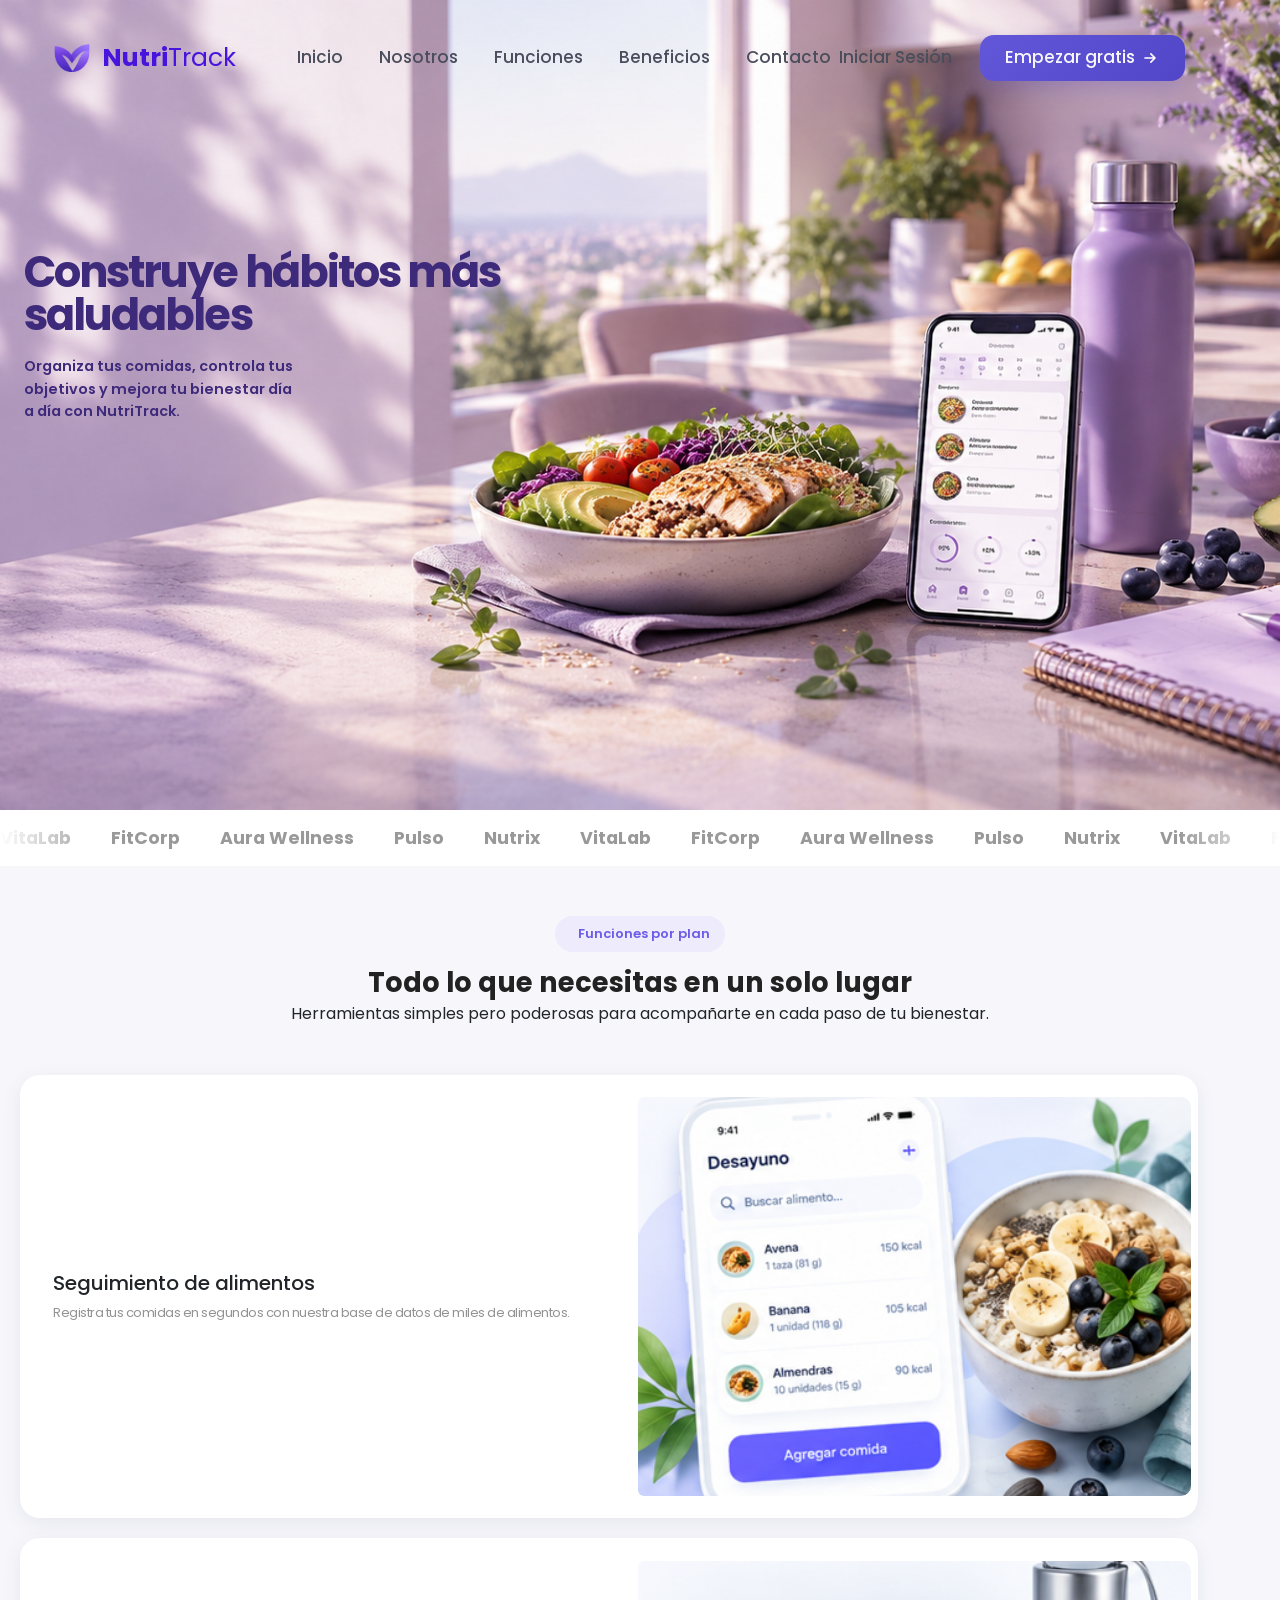
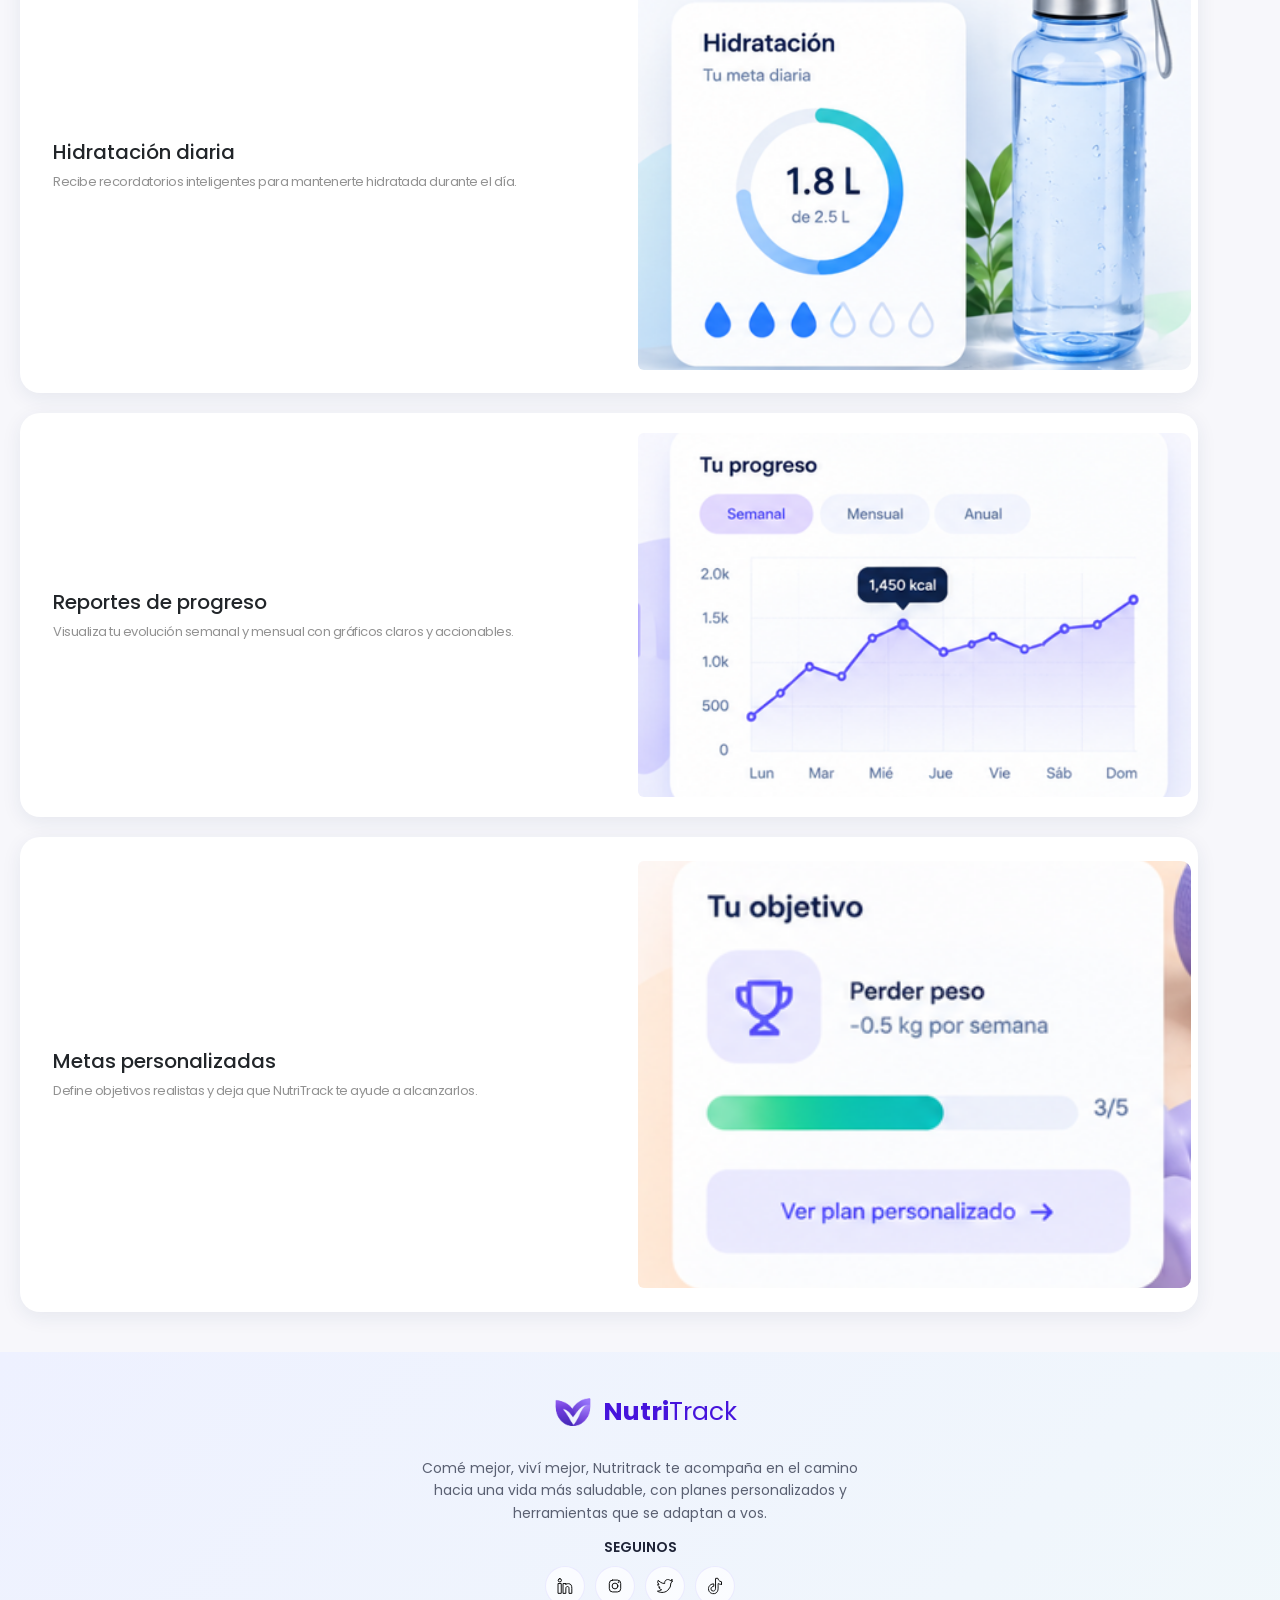
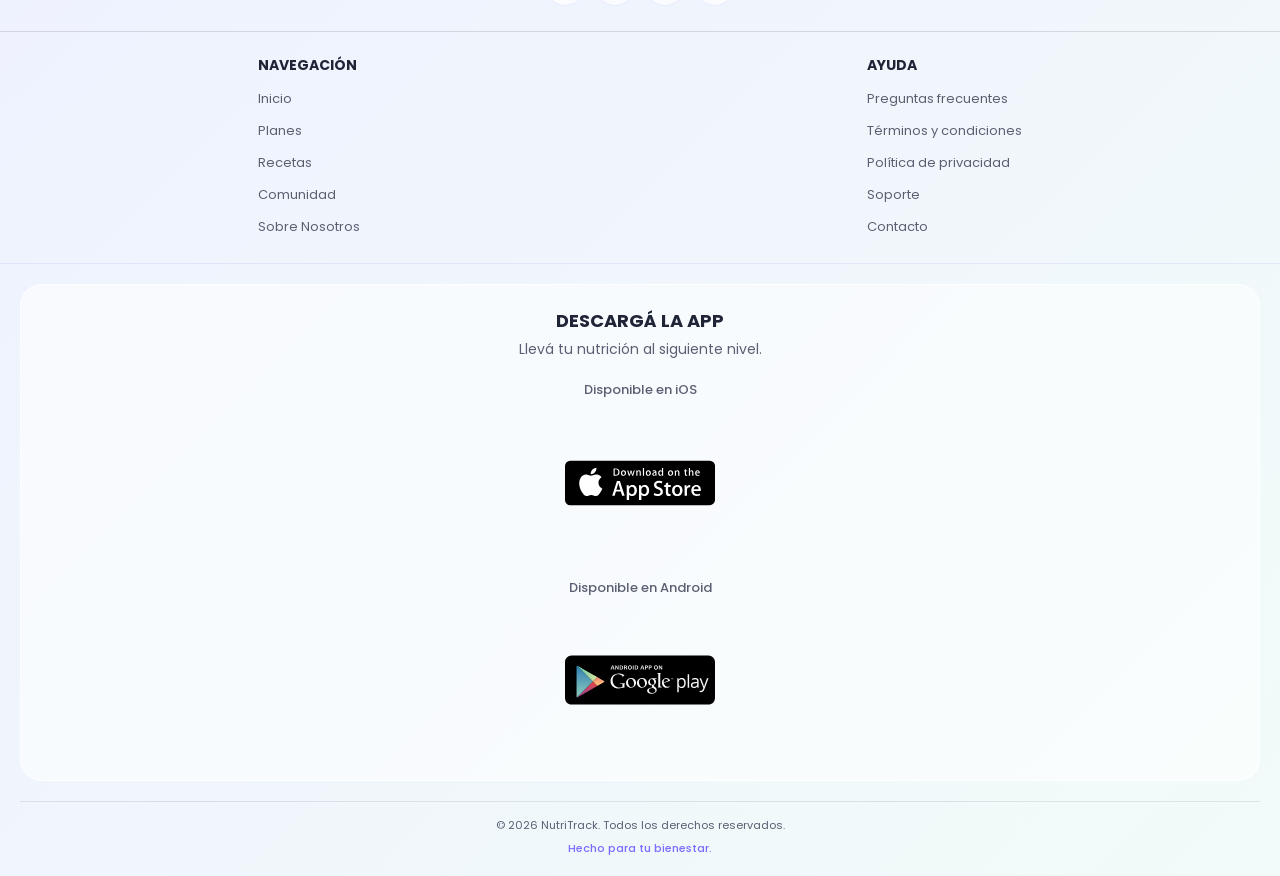
==== index.html @ 8d0aac9d "Subir proyecto NutriTrack" ====
<!DOCTYPE html>
<html lang="es">
<head>
    <meta charset="UTF-8">
    <meta name="viewport" content="width=device-width, initial-scale=1.0">
    <title>NutriTrack</title>
    <link rel="shortcut icon" href="./Assets/Img/favicon.png" type="image/x-icon">
    <link href="https://cdn.jsdelivr.net/npm/bootstrap@5.3.8/dist/css/bootstrap.min.css" rel="stylesheet" integrity="sha384-sRIl4kxILFvY47J16cr9ZwB07vP4J8+LH7qKQnuqkuIAvNWLzeN8tE5YBujZqJLB" crossorigin="anonymous">
    <link rel="stylesheet" href="./CSS/styles.css">
</head>
<body>
    <!--HEADER-->
    <header class="header">
        <nav class="navbar navbar-expand-lg">
            <div class="container-fluid">
                <div class="left">
                    <a class="brand fw-bold" href="index.html">
                        <img src="./Assets/Img/favicon.png" alt="Logo de una empresa especializada en la planificacion de comidas" class="logo">
                        <p class="name">Nutri<span>Track</span></p>
                    </a> 
                </div>
                <button class="navbar-toggler" type="button" data-bs-toggle="collapse" data-bs-target="#navbarSupportedContent" aria-controls="navbarSupportedContent" aria-expanded="false" aria-label="Toggle navigation">
                    <span class="navbar-toggler-icon"></span>
                </button>
                <div class="collapse navbar-collapse justify-content-center" id="navbarSupportedContent">
                    <ul class="navbar-nav mb-2 mb-lg-0">
                        <li class="nav-item">
                            <a class="nav-link home" aria-current="page" href="index.html">Inicio</a>
                        </li>
                        <li class="nav-item">
                            <a class="nav-link" href="./Pages/nosotros.html">Nosotros</a>
                        </li>
                        <li class="nav-item">
                            <a class="nav-link" href="./Pages/funciones.html">Funciones</a>
                        </li>
                        <li class="nav-item">
                            <a class="nav-link" href="./Pages/beneficios.html">Beneficios</a>
                        </li>
                        <li class="nav-item">
                            <a class="nav-link" href="./Pages/contacto.html">Contacto</a>
                        </li>
                    </ul>
                    <div class="right">
                        <div class="sub-menu">
                            <p class="">Iniciar Sesión</p>
                            <button class="sign-up">Empezar gratis <img src="./Assets/Svg/arrow.svg" alt=""></button>
                        </div>
                    </div>
                </div>
            </div>
        </nav>
    </header>
    <!--MAIN-->
    <main>
        <!--HERO-->
        <section class="hero">
            <img src="./Assets/Img/hero-nutritrack.png" alt="">
            <div class="hero-content">
                <h1>
                    Construye hábitos más saludables
                </h1>
                <p>
                    Organiza tus comidas, controla tus objetivos y
                    mejora tu bienestar día a día con NutriTrack.
                </p>
            </div>
        </section>
        <!--SECCIÓN DE RECOMENDACIONES-->
        <section class="recommen">
            <div class="container-recommen">
                <div class="container-emp">
                    <ul class="list-recommen">
                        <!--Primera tanda-->
                        <li class="item-recommen">VitaLab</li>
                        <li class="item-recommen">FitCorp</li>
                        <li class="item-recommen">Aura Wellness</li>
                        <li class="item-recommen">Pulso</li>
                        <li class="item-recommen">Nutrix</li>
                        <!--Seguna Tanda-->
                        <li class="item-recommen">VitaLab</li>
                        <li class="item-recommen">FitCorp</li>
                        <li class="item-recommen">Aura Wellness</li>
                        <li class="item-recommen">Pulso</li>
                        <li class="item-recommen">Nutrix</li>
                        <!--Tercera tanda-->
                        <li class="item-recommen">VitaLab</li>
                        <li class="item-recommen">FitCorp</li>
                        <li class="item-recommen">Aura Wellness</li>
                        <li class="item-recommen">Pulso</li>
                        <li class="item-recommen">Nutrix</li>
                    </ul>
                </div>
            </div>
        </section>
        <!--SECCIÓN DE FUNCIONES-->
        <section class="functions">
            <div class="head-functions head-about">
                <span class="nt-chip"><i class="bi bi-layers"></i> Funciones por plan</span>
                <h2>Todo lo que necesitas en un solo lugar</h2>
                <p>Herramientas simples pero poderosas para acompañarte en cada paso de tu bienestar.</p>
            </div>
            <div class="container-cards col-11">
                <div class="card">
                    <div class="row">
                        <div class="img-card">
                            <img src="./Assets/Img/card1-functions.png" class="img-fluid rounded-start" alt="Registro de alimentos y comidas">
                        </div>
                        <div class="txt-card">
                            <div class="card-body">
                                <h3 class="card-title">Seguimiento de alimentos</h3>
                                <p class="card-text">Registra tus comidas en segundos con nuestra base de datos de miles de alimentos.</p>
                            </div>
                        </div>
                    </div>
                </div>
            </div>
            <div class="container-cards col-11">
                <div class="card">
                    <div class="row">
                        <div class="img-card">
                            <img src="./Assets/Img/card2-functions.png" class="img-fluid rounded-start" alt="Seguimiento de hidratación diaria y recordatorios">
                        </div>
                        <div class="txt-card">
                            <div class="card-body">
                                <h3 class="card-title">Hidratación diaria</h3>
                                <p class="card-text">Recibe recordatorios inteligentes para mantenerte hidratada durante el día.</p>
                            </div>
                        </div>
                    </div>
                </div>
            </div>
            <div class="container-cards col-11">
                <div class="card">
                    <div class="row">
                        <div class="img-card">
                            <img src="./Assets/Img/card3-functions.png" class="img-fluid rounded-start" alt="Gráficos de progreso nutricional semanal y mensual">
                        </div>
                        <div class="txt-card">
                            <div class="card-body">
                                <h3 class="card-title">Reportes de progreso</h3>
                                <p class="card-text">Visualiza tu evolución semanal y mensual con gráficos claros y accionables.</p>
                            </div>
                        </div>
                    </div>
                </div>
            </div>
            <div class="container-cards col-11">
                <div class="card">
                    <div class="row">
                        <div class="img-card">
                            <img src="./Assets/Img/card4-functions.png" class="img-fluid rounded-start" alt="Configuración de metas nutricionales personalizadas">
                        </div>
                        <div class="txt-card">
                            <div class="card-body">
                                <h3 class="card-title">Metas personalizadas</h3>
                                <p class="card-text">Define objetivos realistas y deja que NutriTrack te ayude a alcanzarlos.</p>
                            </div>
                        </div>
                    </div>
                </div>
            </div>
        </section>
    </main>
    <!--FOOTER-->
    <footer>
        <div class="container-footer">
            <div class="top-footer">
                <a class="brand fw-bold" href="index.html">
                    <img src="./Assets/Img/favicon.png" alt="Logo de una empresa especializada en la planificacion de comidas" class="logo">
                    <p class="name">Nutri<span>Track</span></p>
                </a>
                <p>
                    Comé mejor, viví mejor, Nutritrack te acompaña en el camino hacia una vida más saludable, con planes personalizados y herramientas que se adaptan a vos.
                </p>
                <div class="social-footer">
                    <h3>SEGUINOS</h3>
                    <div class="app-social">
                        <a href=""><img src="./Assets/Svg/social-linkedin-svgrepo-com.svg" alt="Nuestro Linkedin"></a>
                        <a href=""><img src="./Assets/Svg/social-instagram-svgrepo-com.svg" alt="Nuestro Instagram"></a>
                        <a href=""><img src="./Assets/Svg/social-twitter-svgrepo-com.svg" alt="Nuestro Twitter"></a>
                        <a href="Nuestro Tiktok"><img src="./Assets/Svg/social-tiktok-svgrepo-com.svg" alt=""></a>
                    </div>
                </div>
            </div>
            <div class="central-footer">
                <div class="central-nav">
                    <h3>NAVEGACIÓN</h3>
                    <ul>
                        <li><a href="#">Inicio</a></li>
                        <li><a href="#">Planes</a></li>
                        <li><a href="#">Recetas</a></li>
                        <li><a href="#">Comunidad</a></li>
                        <li><a href="#">Sobre Nosotros</a></li>
                    </ul>
                </div>
                <div class="central-help">
                    <h3>AYUDA</h3>
                    <ul>
                        <li><a href="#">Preguntas frecuentes</a></li>
                        <li><a href="#">Términos y condiciones</a></li>
                        <li><a href="#">Política de privacidad</a></li>
                        <li><a href="#">Soporte</a></li>
                        <li><a href="#">Contacto</a></li>
                    </ul>
                </div>
            </div>
            <div class="bottom-footer">
                <div class="download-footer">
                    <h3>DESCARGÁ LA APP</h3>
                    <p>Llevá tu nutrición al siguiente nivel.</p>
                    <div class="download-option">
                        <p>Disponible en iOS</p>
                        <a href="#" aria-label="Descargar NutriTrack en App Store">
                            <img src="./Assets/Svg/app-store.svg" alt="Descargar en App Store">
                        </a>
                    </div>
                    <div class="download-option">
                        <p>Disponible en Android</p>
                        <a href="#" aria-label="Descargar NutriTrack en Google Play">
                            <img src="./Assets/Svg/google-play.svg" alt="Descargar en Google Play">
                        </a>
                    </div>
                </div>
                <div class="copy-footer">
                    <span>&copy; 2026 NutriTrack. Todos los derechos reservados.</span>
                    <span>Hecho para tu bienestar.</span>
                </div>
            </div>
        </div>
    </footer>
    <script src="https://cdn.jsdelivr.net/npm/bootstrap@5.3.8/dist/js/bootstrap.bundle.min.js" integrity="sha384-FKyoEForCGlyvwx9Hj09JcYn3nv7wiPVlz7YYwJrWVcXK/BmnVDxM+D2scQbITxI" crossorigin="anonymous"></script>
</body>
</html>
---- CSS/styles.css ----
@import url('https://fonts.googleapis.com/css2?family=Montserrat:ital,wght@0,100..900;1,100..900&family=Poppins:ital,wght@0,100;0,200;0,300;0,400;0,500;0,600;0,700;0,800;0,900;1,100;1,200;1,300;1,400;1,500;1,600;1,700;1,800;1,900&display=swap');

/*COLORS*/
:root {
  /* Colores principales */
    --primary: #7C6CFF;
    --secondary: #59d9b7;

  /* Colores de fondo y texto */
    --dark: #1F2437;
    --light: #F7F7FB;

  /* Variantes útiles */
    --primary-light: #A89EFF;
    --primary-dark: #5A43F0;

    --secondary-light: #7EE5C8;
    --secondary-dark: #3CC9A3;

  /* Colores semánticos */
    --background: #F7F7FB;
    --surface: #FFFFFF;
    --text-primary: #1F2437;
    --text-secondary: #5A6072;
    --accent: #59D9B7;
}

/* =========================
    GLOBAL STYLE
========================= */
*{
    margin: 0;
    padding: 0;
    box-sizing: border-box;
    font-family: "Poppins", sans-serif;
}
body {
    min-height: 100vh;
    background: #f7f7fb;
    font-family: "Poppins", sans-serif;
    overflow-x: hidden;
}

/* =========================
    HOME
========================= */
/*HOME*/
.header {
    position: absolute;
    top: 0;
    left: 0;
    width: 100%;
    padding: 15px 0;
    z-index: 1000;
}
/*NAVBAR PRINCIPAL*/
.navbar {
    position: relative;
    width: 95%;
    max-width: 1400px;
    margin: 0 auto;
    padding: 5px 10px;
    display: flex;
    align-items: center;
    z-index: 1001;
}
.navbar .container-fluid {
    padding: 0;
    display: flex;
    align-items: center;
    justify-content: space-between;
}

/*Logo y marca*/
.left {
    display: flex;
    align-items: center;
}
.brand {
    display: flex;
    align-items: center;
    text-decoration: none;
}
.logo {
    width: 60px;
    height: 60px;
    object-fit: contain;
}
.name {
    margin: 0;
    font-size: 25px;
    font-weight: 700;
    color: #4614dc;
}
.name span {
    color: #4614dc;
    font-weight: 400;
}
.navbar-toggler{
    border: none !important;
}
.navbar-toggler:focus{
    box-shadow: none !important;
}


/*Menú central del navbar*/
.navbar-nav {
    display: flex;
    align-items: center;
    gap: 20px;
}
.navbar-nav .nav-link {
    font-size: 17px;
    font-weight: 500;
    color: #4a4e5c;
    text-align: center;
}
/*Hover*/
.navbar-nav .nav-link:hover {
    color: var(--primary-dark);
}

/*Parte derecha del navbar*/
.right {
    display: flex;
    align-items: center;
    justify-content: center;
    margin-bottom: 15px;
    margin-top: 15px;
}
.sub-menu {
    display: flex;
    align-items: center;
    gap: 28px;
}

/*Iniciar sesion en el navbar*/
.sub-menu p {
    margin: 0;
    font-size: 17px;
    font-weight: 500;
    color: #4a4e5c;
    white-space: nowrap;
    cursor: pointer;
    transition: color 0.3s ease;
}
.sub-menu p:hover {
    color: #6257d9;
}

/*Boton empezar gratis*/
.sign-up {
    border: none;
    display: flex;
    align-items: center;
    justify-content: center;
    gap: 5px;
    padding: 10px 15px;
    min-width: 205px;
    border-radius: 14px;
    background: linear-gradient(
        135deg,
        #6257d9,
        #5146c7
    );
    color: var(--light);
    font-size: 17px;
    font-weight: 500;
    cursor: pointer;
    box-shadow:
        0 8px 20px rgba(98, 87, 217, 0.25);
    transition:
        transform 0.3s ease,
        box-shadow 0.3s ease,
        background 0.3s ease;
}
/* Imagen de la flecha */
.sign-up img {
    width: 20px;
    height: 20px;
    transition: transform 0.3s ease;
}
/* Hover del botón */
.sign-up:hover {
    transform: translateY(-2px);
    box-shadow:
        0 12px 28px rgba(98, 87, 217, 0.35);
}
/* Movimiento de la flecha */
.sign-up:hover img {
    transform: translateX(4px);
}


/* ===========================
    HERO
=========================== */
.hero{
    position: relative;
    width: 100%;
    min-height: 90vh;
    display: flex;
    align-items: center;
    background-size: cover;
}
.hero img{
    position: absolute;
    width: 100%;
    height: 100%;
    object-fit: cover;
    object-position: 80% center;
    z-index: 0;
}
.hero-about img{
    position: absolute;
    width: 100%;
    height: 100%;
    object-fit: cover;
    object-position: 35% center;
    z-index: 0;
}
/* =========================================
   CONTENIDO
========================================= */
.hero-content {
    position: relative;
    z-index: 2;
    padding: 20px 24px;
    margin-top: -7rem;
    display: flex;
    flex-direction: column;
    align-items: flex-start;
}

/* =========================================
   TÍTULO
========================================= */
.hero h1 {
    max-width: 500px;
    color: #3e2a7a;
    font-size: clamp(2.7rem, 10vw, 1.5rem);
    line-height: 1;
    letter-spacing: -0.045em;
    font-weight: 700;
}


/* =========================================
   DESCRIPCIÓN
========================================= */
.hero p {
    max-width: 280px;
    margin: 10px 0 25px;
    font-size: .9rem;
    font-weight: 600;
    line-height: 1.55;
    text-wrap: wrap;
    color: #3e2a7a;
}


/*SECCION RECOMENDACIONES*/
.recommen {
    width: 100%;
    background-color: #fff;
}

.container-recommen {
    width: 100%;
    mask-image: linear-gradient(
        to right,
        transparent,
        black 8%,
        black 92%,
        transparent
    );
}
.container-emp {
    width: 100%;
}

.list-recommen {
    display: flex;
    align-items: center;
    gap: 40px;
    width: max-content;
    margin: 0;
    padding: 15px 0;
    list-style: none;
    animation: scroll-recommen 40s linear infinite;
}
.item-recommen {
    flex-shrink: 0;
    font-size: 1.1rem;
    font-weight: 700;
    color: #999;
    white-space: nowrap;
}

/*Animaciones de recommen*/
@keyframes scroll-recommen {
    from {
        transform: translateX(0);
    }
    to {
        transform: translateX(-50%);
    }
}

/*SECCION DE FUNCIONES*/
.functions{
    margin-top: 50px;
}

.container-cards {
    width: 92%;
    margin: 20px 0 0 20px;
}
.container-cards .card {
    border: none;
    border-radius: 20px;
    overflow: hidden;
    background-color: #ffff;
    box-shadow: 0 5px 20px rgba(30, 50, 90, 0.08);
}
/*Contenido de card*/
.container-cards .row {
    display: flex;
    flex-direction: row-reverse;
    align-items: stretch;
    min-height: 150px;
}
/*Imagen*/
.img-card {
    width: 48%;
    display: flex;
    align-items: center;
    justify-content: center;
    margin-right: 7px ;
}
.img-card img {
    width: 100%;
    height: 90%;
    object-fit: cover;
    border-radius: 10px;
}
/*Texto*/
.txt-card {
    width: 50%;
    display: flex;
    align-items: center;
}
.card-title{
    font-size: 20px;
}
.card-text{
    margin-left: 0;
    color: #3338;
    font-size: 13px;
    letter-spacing: -0.5px;
}

/* =========================
    PAGE ABOUT
========================= */
.about-us{
    margin-top: 60px;
}
.head-about {
    width: 100%;
    margin: 0 auto 2rem;
    display: flex;
    justify-content: center;
    align-items: center;
    flex-direction: column;
    text-align: center;
}
.head-about h2 {
    margin: 0;
    color: #222;
    font-size: 1.7rem;
    line-height: 1.2;
    font-weight: 700;
}
.head-about p{
    line-height: 1.7rem;
    width: 90%;
}

/*SECTION TEAM*/
.team {
    width: 100%;
    padding: 2rem 1rem 3rem;
    margin-top: 60px;
    background-color: #FFFFFF;
}
/*Carrusel*/
.team .carousel {
    width: 80%;
    margin: 0 auto;
}
.team .carousel-inner {
    border-radius: 1.5rem;
    box-shadow: 0 15px 40px rgba(0, 0, 0, 0.10);
}
.team .carousel-item {
    position: relative;
    height: 420px;
    background-color: #ddd;
}
.team .carousel-item img {
    width: 100%;
    height: 100%;
    object-fit: cover;
}
/* Degradado para que el texto se lea mejor */
.team .carousel-item::after {
    content: "";
    position: absolute;
    inset: 0;
    background: linear-gradient(
        to top,
        rgba(0, 0, 0, 0.75),
        rgba(0, 0, 0, 0.05) 65%
    );
}
/*Informacion del equipo*/
.team .carousel-caption {
    z-index: 2;
    left: 0;
    right: 0;
    bottom: 0;
    padding: 4rem 3rem 1.8rem;
    text-align: center;
}
.team .carousel-caption h5 {
    margin: 0 0 0.3rem;
    color: #fff;
    font-size: 1.5rem;
    font-weight: 700;
}
.team .carousel-caption p {
    margin: 0;
    color: #e8e8e8;
    font-size: 0.95rem;
}

/*SECCIÓN FUNCIONES*/
/* =========================================
   SECCIÓN FUNCIONES
========================================= */

.container-functions {
    width: 90%;
    max-width: 520px;
    margin: 0 auto 1.5rem;
    padding: 1rem;
    display: flex;
    flex-direction: column;
    background: #ffffff;
    border: 1px solid #e9ebf2;
    border-radius: 18px;
    box-shadow: 0 6px 20px rgba(30, 40, 70, 0.05);
    transition: transform 0.3s ease, box-shadow 0.3s ease;
}


/* =========================================
   IMAGEN
========================================= */

.img-functions {
    width: 100%;
    height: 170px;
    min-height: 0;
    display: flex;
    align-items: center;
    justify-content: center;
    border-radius: 14px;
    background: linear-gradient(
        145deg,
        #f5f6ff,
        #f4fbf9
    );
    overflow: hidden;
}

.img-functions img {
    width: 80%;
    max-width: 280px;
    height: 160px;
    object-fit: contain;
    position: relative;
    z-index: 1;
    transition: transform 0.4s ease;
}


/* =========================================
   EFECTO HOVER
========================================= */

.container-functions:hover {
    transform: translateY(-3px);
    box-shadow: 0 10px 25px rgba(30, 40, 70, 0.08);
}

.container-functions:hover .img-functions img {
    transform: scale(1.03) translateY(-3px);
}


/* =========================================
   LISTA
========================================= */

.items-functions {
    order: 3;
    position: relative;
    z-index: 2;
    width: 100%;
    margin-top: 1rem;
}

.list-functions {
    list-style: none;
    padding: 0;
    margin: 0;
    display: flex;
    flex-direction: column;
    gap: 0.6rem;
}

.list-functions li {
    display: flex;
    align-items: flex-start;
    gap: 0.6rem;
    color: #555b68;
    font-size: 0.85rem;
    line-height: 1.4;
}

/*SECCION TABLA*/
.section-table { 
    width: 100%; 
    padding: 80px 20px; 
    background-color: #f7faf7; 
} 
.container-table { 
    width: 100%; 
    max-width: 1100px; 
    margin: 0 auto; 
} 
/*Encabezado*/ 
.head-table { 
    text-align: center; 
    margin-bottom: 40px; 
} 
.nt-chip { 
    display: inline-flex;
    align-items: center; 
    gap: 8px; 
    padding: 8px 15px; 
    border-radius: 50px; 
    background-color: #EDEBFC; 
    color: #6C5CE7; 
    font-size: 13px; 
    font-weight: 600; 
    margin-bottom: 15px; 
} 
.nt-chip i { 
    font-size: 14px; 
} 
.head-table h2 { 
    margin: 0; 
    color: #26352d; 
    font-size: 34px; 
    font-weight: 700; 
    line-height: 1.2; 
} 
/*Contenedor de la tabla*/ 
.body-table { 
    width: 100%; 
    background-color: #ffffff; 
    border: 1px solid #e2e9e3; 
    border-radius: 18px; 
    overflow: hidden; 
    box-shadow: 0 10px 30px rgba(40, 70, 45, 0.06); 
} 
/*Tabla*/ 
.table { 
    width: 100%; 
    margin: 0; 
    border-collapse: collapse; 
    color: #3d4a42; 
} 
/*Encabezado de la tabla*/ 
.table thead { 
    background-color: #eef5ef; 
} 
.table thead th { 
    padding: 20px 25px; 
    border: none; 
    color: #52665a; 
    font-size: 14px; 
    font-weight: 700; 
    vertical-align: middle; 
} 
.table thead th:first-child { 
    text-align: left; 
} 
/*Columnas de planes*/ 
.table thead th:nth-child(2), .table thead th:nth-child(3) { 
    width: 180px; 
} 
.table thead th:nth-child(3) { 
    color: #6f9b76; 
} 
/*Filas*/ 
.table tbody tr {
    border-top: 1px solid #edf1ed; 
    transition: background-color 0.25s ease;
} 
.table tbody tr:hover { 
    background-color: #fafcf9; 
} 
.table tbody td { 
    padding: 20px 25px; 
    border: none; 
    font-size: 14px; 
    color: #56625a; 
    vertical-align: middle; 
} 
/*Detalles de la tabla*/ 
.table tbody td:first-child { 
    color: #344239; 
    font-weight: 500; 
} 
.table tbody td:nth-child(3) { 
    background-color: rgba(236, 246, 238, 0.35); 
}

/* =========================
    PAGE BENEFICIOS
========================= */
.card-profit{
    height: 100px;
    display: flex;
    justify-content: center;
    align-items: center;
    background-color: #000000;
    text-align: center;
    margin: 10px 0;
}
.head-card{
    border: 2px solid red;
    text-align: center;
}

/* =========================
    PAGE CONTACTO
========================= */
/*SECCION DE PREGUNTAS FRECUENTES*/ 
.question {
    width: 100%;
    padding: 40px 20px; 
    background-color: #f8faf9; 
} 
.container-question { 
    width: 100%; 
    max-width: 1200px; 
    margin: 0 auto; 
} 

/*Acordeon*/ 
.accordion { 
    width: 100%; 
} 
.accordion-item { 
    margin-bottom: 10px;
    border: 1px solid #e4e9e6 !important; 
    border-radius: 12px !important; 
    overflow: hidden; 
    background-color: #ffffff; 
} 
.accordion-button { 
    padding: 20px; 
    font-size: 15px; 
    font-weight: 600; 
} 
.accordion-button:hover { 
    color: #6C5CE7!important; 
} 
.accordion-button:focus { 
    box-shadow: none !important; 
} 
/* Icono + / - de Bootstrap */ 
.accordion-button::after { 
    width: 14px; 
    height: 14px; 
    background-size: 14px; 
} 
.accordion-button:not(.collapsed) { 
    color: #6C5CE7 !important; 
    background-color: #ffffff !important; 
} 
.accordion-body { 
    padding: 0 20px 20px; 
    color: #6b7280; 
    font-size: 14px; 
    line-height: 1.7; 
}

/* SECCION FORMULARIO DE CONTACTO*/ 
.form-contact { 
    width: 100%; 
    padding: 30px 20px; 
    background-color: #ffffff; 
} 
.container-contact {
    width: 100%; 
    max-width: 1200px; 
    margin: 0 auto; 
} 
.contact-row { 
    display: flex; 
    flex-direction: column; 
    gap: 45px; 
} 
/*Información de contacto*/ 

.contact-info-item { 
    display: flex; 
    align-items: center;
    text-align: left;
    gap: 15px; 
    margin-bottom: 22px; 
} 
.contact-icon { 
    flex-shrink: 0; 
    width: 45px; 
    height: 45px; 
    display: flex; 
    align-items: center; 
    justify-content: center; 
    border-radius: 12px; 
    background-color: #6c5ce792; 
    color: #6C5CE7; 
    font-size: 18px; 
} 
.contact-info-text h3 { 
    margin: 0 0 4px; 
    color: #222; 
    font-size: 14px; 
    font-weight: 600; 
} 
.contact-info-text p { 
    margin: 0; 
    color: #6b7280; 
    font-size: 13px; 
    line-height: 1.5; 
} 
/*Mapa*/ 
.map-placeholder {
    width: 100%; 
    height: 180px; 
    margin-top: 30px; 
    display: flex; 
    align-items: center; 
    justify-content: center; 
    border: 1px solid #e4e9e6; 
    border-radius: 16px; 
    background-color: #f8faf9; 
} 
.map-content { 
    text-align: center; 
    color: #8a948f; 
} 
.map-content i { 
    display: block; 
    margin-bottom: 8px; 
    font-size: 30px; 
} 
.map-content p { 
    margin: 0; 
    font-size: 14px;
} 
/*Card del formulario*/ 
.contact-form-container { 
    width: 100%; 
} 
.contact-form { 
    padding: 30px 22px; 
    border: 1px solid #e4e9e6; 
    border-radius: 18px; 
    background-color: #ffffff; 
    box-shadow: 0 10px 30px rgba(31, 67, 48, 0.06);
    text-align: center; 
}    
.contact-form h2 { 
    margin: 0 0 10px; 
    color: #222; 
    font-size: 27px; 
    font-weight: 700; 
} 
.form-description { 
    margin: 0 0 28px; 
    color: #6b7280; 
    font-size: 14px; 
    line-height: 1.6; 
} 
/*Campos*/ 
.form { 
    display: grid; 
    grid-template-columns: 1fr; gap: 18px; 
} 
.form-group { 
    display: flex; 
    flex-direction: column;
    text-align: center;
} 
.form-group label { 
    margin-bottom: 7px; color: #333; font-size: 13px; font-weight: 600; } 
.form-group label span { 
    margin-left: 5px; 
    color: #9ca3af; 
    font-weight: 400; 
} 
.form-group input, .form-group select, .form-group textarea { 
    width: 100%; 
    padding: 13px 14px; 
    border: 1px solid #dfe5e1; 
    border-radius: 9px; 
    background-color: #ffffff; 
    color: #333; 
    font-family: inherit; 
    font-size: 14px; 
    outline: none; 
    transition: border-color 0.2s ease, box-shadow 0.2s ease; 
} 
.form-group input::placeholder, .form-group textarea::placeholder { 
    color: #a0a8a4; 
} 
.form-group input:focus, .form-group select:focus, .form-group textarea:focus { 
    border-color: #6C5CE7; 
    box-shadow: 0 0 0 3px rgba(47, 143, 98, 0.10); 
} 
.form-group textarea { 
    min-height: 130px; 
    resize: vertical; 
} 
/*Privacidad*/ 
.privacy { 
    display: flex; 
    align-items: flex-start; 
    gap: 9px; 
    margin-top: 3px; 
} 
.privacy input { 
    width: 16px; 
    height: 16px; 
    margin-top: 2px;
    accent-color: #2f8f62; 
} 
.privacy label { 
    color: #6b7280; 
    font-size: 12px; 
    line-height: 1.5; 
} 
/* Botón*/ 
.submit-button { 
    width: 100%; 
    display: flex; 
    align-items: center; 
    justify-content: center; 
    gap: 9px; 
    padding: 13px 20px; 
    border: none; 
    border-radius: 9px; 
    background-color: #2f8f62; 
    color: #ffffff; 
    font-family: inherit; 
    font-size: 14px; 
    font-weight: 600; 
    cursor: pointer; 
    transition: transform 0.2s ease, background-color 0.2s ease, box-shadow 0.2s ease; 
} 
.submit-button:hover { 
    background-color: #267851; 
    transform: translateY(-2px); 
    box-shadow: 0 7px 18px rgba(47, 143, 98, 0.20); } 
.submit-button:active {
    transform: translateY(0); 
}  


/* =========================
    FOOTER
========================= */
.container-footer {
    width: 100%;
    margin-top: 40px;
    padding-top: 30px;
    background: linear-gradient(
        135deg,
        #eef1ff,
        #f2fbf9
    );
    color: var(--text-primary);
}
/*Parte superior*/
.top-footer {
    display: flex;
    flex-direction: column;
    align-items: center;
    gap: 15px;
    padding: 0 20px 25px;
    text-align: center;
    border-bottom: 1px solid rgba(51, 51, 51, 0.15);
}
.top-footer > p {
    max-width: 450px;
    margin: 0;
    color: var(--text-secondary);
    font-size: 14px;
    line-height: 1.6;
}
/*Redes sociales*/
.social-footer {
    display: flex;
    flex-direction: column;
    align-items: center;
    gap: 10px;
}
.social-footer h3 {
    margin: 0;
    color: var(--text-primary);
    font-size: 14px;
    font-weight: 600;
}
.app-social {
    display: flex;
    align-items: center;
    justify-content: center;
    gap: 10px;
}
.app-social a {
    display: flex;
    align-items: center;
    justify-content: center;
    width: 40px;
    height: 40px;
    background-color: rgba(255, 255, 255, 0.7);
    border: 1px solid rgba(124, 108, 255, 0.12);
    border-radius: 50%;
    transition:
        transform 0.3s ease,
        background-color 0.3s ease;
}
.app-social a:hover {
    transform: translateY(-3px);
    background-color: #ffffff;
}
.app-social img {
    width: 20px;
    height: 20px;
}
/*Navegación + ayuda*/
.central-footer {
    display: flex;
    justify-content: space-around;
    gap: 30px;
    padding: 25px 20px;
}
.central-footer h3 {
    margin: 0 0 12px;
    color: var(--text-primary);
    font-size: 14px;
    font-weight: 700;
}
.central-footer ul {
    display: flex;
    flex-direction: column;
    gap: 8px;
    margin: 0;
    padding: 0;
    list-style: none;
}
.central-footer li {
    margin: 0;
}
.central-footer a {
    color: var(--text-secondary);
    font-size: 13px;
    text-decoration: none;
    transition: color 0.3s ease;
}
.central-footer a:hover {
    color: var(--primary);
}
/*Descargar app*/
.bottom-footer {
    width: 100%;
    padding: 20px;
    border-top: 1px solid rgba(124, 108, 255, 0.12);
}
.download-footer {
    display: flex;
    flex-direction: column;
    align-items: center;
    width: 100%;
    padding: 25px 20px;
    text-align: center;
    background: rgba(255, 255, 255, 0.55);
    border: 1px solid rgba(255, 255, 255, 0.8);
    border-radius: 22px;
}
.download-footer h3 {
    margin: 0 0 8px;
    color: var(--text-primary);
    font-size: 18px;
    font-weight: 700;
}
.download-footer > p {
    margin: 0 0 20px;
    color: var(--text-secondary);
    font-size: 14px;
}
/*Opciones de descarga*/
.download-option {
    display: flex;
    flex-direction: column;
    align-items: center;
    gap: 8px;
    margin-bottom: 20px;
}
.download-option:last-child {
    margin-bottom: 0;
}
.download-option p {
    margin: 0;
    color: var(--text-secondary);
    font-size: 13px;
    font-weight: 500;
}
.download-option a {
    display: block;
    transition: transform 0.3s ease;
}
.download-option a:hover {
    transform: translateY(-3px);
}
.download-option img {
    display: block;
    width: 150px;
    height: auto;
}
/*Copyright*/
.copy-footer {
    display: flex;
    flex-direction: column;
    align-items: center;
    gap: 6px;
    margin-top: 20px;
    padding-top: 15px;
    border-top: 1px solid rgba(90, 96, 114, 0.15);
    text-align: center;
}
.copy-footer span {
    color: var(--text-secondary);
    font-size: 11px;
}
.copy-footer span:last-child {
    color: var(--primary);
    font-weight: 500;
}
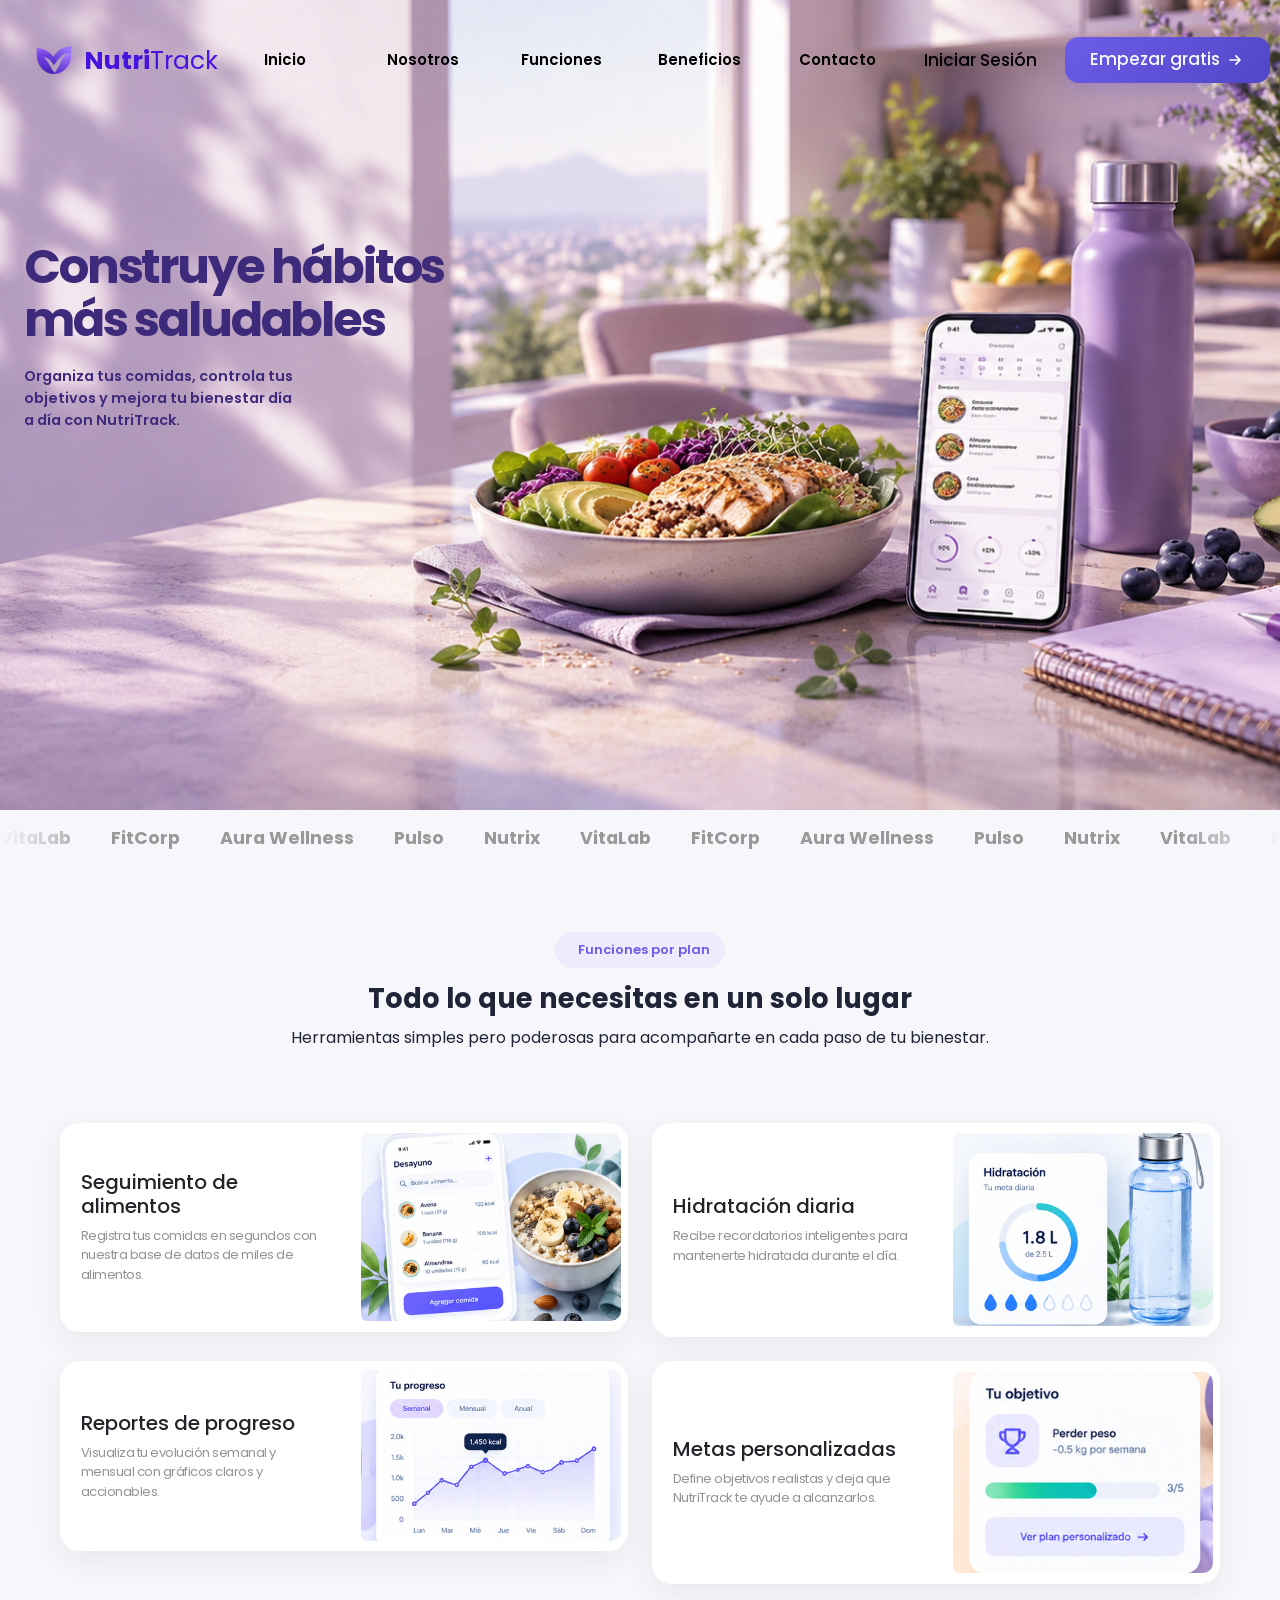
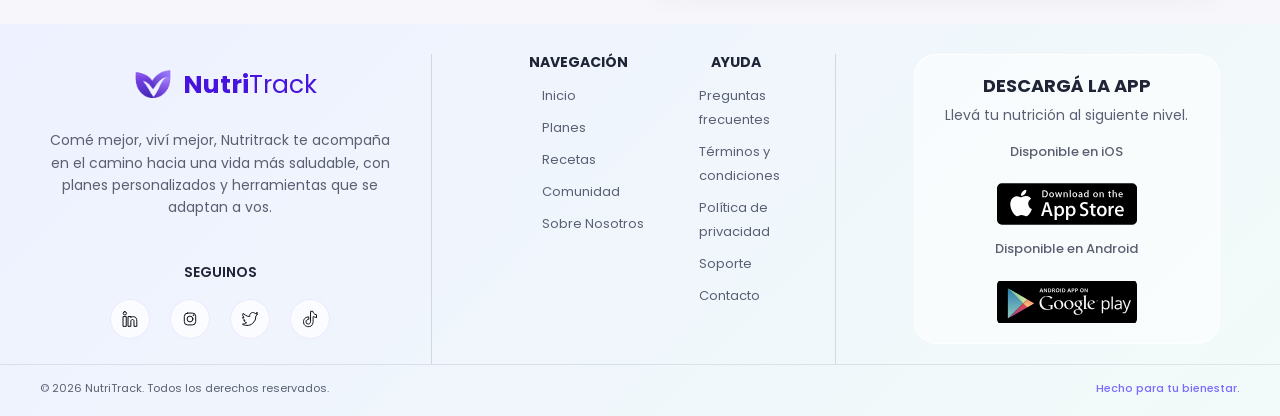
==== commit 7e8d3e38: "Implementar CSS Grid y Media Queries para diseño responsive" ====
--- a/index.html
+++ b/index.html
@@ -66,7 +66,6 @@
             </div>
         </section>
         <!--SECCIÓN DE RECOMENDACIONES-->
-        <section class="recommen">
             <div class="container-recommen">
                 <div class="container-emp">
                     <ul class="list-recommen">
@@ -178,7 +177,7 @@
                         <a href=""><img src="./Assets/Svg/social-linkedin-svgrepo-com.svg" alt="Nuestro Linkedin"></a>
                         <a href=""><img src="./Assets/Svg/social-instagram-svgrepo-com.svg" alt="Nuestro Instagram"></a>
                         <a href=""><img src="./Assets/Svg/social-twitter-svgrepo-com.svg" alt="Nuestro Twitter"></a>
-                        <a href="Nuestro Tiktok"><img src="./Assets/Svg/social-tiktok-svgrepo-com.svg" alt=""></a>
+                        <a href=""><img src="./Assets/Svg/social-tiktok-svgrepo-com.svg" alt="Nuestro Tiktok"></a>
                     </div>
                 </div>
             </div>
@@ -221,11 +220,11 @@
                         </a>
                     </div>
                 </div>
-                <div class="copy-footer">
-                    <span>&copy; 2026 NutriTrack. Todos los derechos reservados.</span>
-                    <span>Hecho para tu bienestar.</span>
-                </div>
-            </div>
+            </div>
+        </div>
+        <div class="copy-footer">
+            <span>&copy; 2026 NutriTrack. Todos los derechos reservados.</span>
+            <span>Hecho para tu bienestar.</span>
         </div>
     </footer>
     <script src="https://cdn.jsdelivr.net/npm/bootstrap@5.3.8/dist/js/bootstrap.bundle.min.js" integrity="sha384-FKyoEForCGlyvwx9Hj09JcYn3nv7wiPVlz7YYwJrWVcXK/BmnVDxM+D2scQbITxI" crossorigin="anonymous"></script>
--- a/CSS/styles.css
+++ b/CSS/styles.css
@@ -1,50 +1,169 @@
+/* ========================================
+   1. IMPORTS
+======================================== */
 @import url('https://fonts.googleapis.com/css2?family=Montserrat:ital,wght@0,100..900;1,100..900&family=Poppins:ital,wght@0,100;0,200;0,300;0,400;0,500;0,600;0,700;0,800;0,900;1,100;1,200;1,300;1,400;1,500;1,600;1,700;1,800;1,900&display=swap');
 
-/*COLORS*/
+/* ========================================
+   2. VARIABLES
+======================================== */
 :root {
-  /* Colores principales */
+    /* Colores principales */
     --primary: #7C6CFF;
-    --secondary: #59d9b7;
-
-  /* Colores de fondo y texto */
-    --dark: #1F2437;
-    --light: #F7F7FB;
-
-  /* Variantes útiles */
-    --primary-light: #A89EFF;
-    --primary-dark: #5A43F0;
-
-    --secondary-light: #7EE5C8;
-    --secondary-dark: #3CC9A3;
-
-  /* Colores semánticos */
+    --violet: #6C5CE7;
+    --green-cta: #2F8F62;
+    --green-cta-dark: #267851;
+
+    /* Fondo y texto */
     --background: #F7F7FB;
     --surface: #FFFFFF;
     --text-primary: #1F2437;
     --text-secondary: #5A6072;
-    --accent: #59D9B7;
-}
-
-/* =========================
-    GLOBAL STYLE
-========================= */
-*{
+    --text-muted: #6B7280;
+    --border-color: #E4E9E6;
+    --light: #F7F7FB;
+
+    /* Utilidades */
+    --radius-sm: 10px;
+    --radius-md: 14px;
+    --radius-lg: 20px;
+    --radius-pill: 50px;
+    --shadow-card: 0 10px 30px rgba(40, 60, 60, 0.07);
+    --shadow-pop: 0 12px 28px rgba(98, 87, 217, 0.3);
+    --transition: 0.3s ease;
+
+    /* Layout */
+    --container-max: 1200px;
+}
+
+/* ========================================
+    3. RESET / BASE
+======================================== */
+* {
     margin: 0;
     padding: 0;
     box-sizing: border-box;
-    font-family: "Poppins", sans-serif;
-}
+}
+
+html {
+    overflow-x: hidden;
+}
+
 body {
     min-height: 100vh;
-    background: #f7f7fb;
+    background: var(--background);
+    color: var(--text-primary);
     font-family: "Poppins", sans-serif;
     overflow-x: hidden;
-}
-
-/* =========================
-    HOME
-========================= */
-/*HOME*/
+    width: 100%;
+}
+
+a { text-decoration: none; color: inherit; }
+ul { list-style: none; }
+img { max-width: 100%; display: block; }
+
+/* ========================================
+    4. UTILITIES
+======================================== */
+.nt-chip {
+    display: inline-flex;
+    align-items: center;
+    gap: 8px;
+    padding: 8px 15px;
+    border-radius: var(--radius-pill);
+    background-color: #EDEBFC;
+    color: var(--violet);
+    font-size: 13px;
+    font-weight: 600;
+    margin-bottom: 15px;
+}
+.nt-chip i { font-size: 14px; }
+
+@media (prefers-reduced-motion: reduce) {
+    *, *::before, *::after {
+        animation-duration: 0.001ms !important;
+        animation-iteration-count: 1 !important;
+        transition-duration: 0.001ms !important;
+        scroll-behavior: auto !important;
+    }
+}
+
+a:focus-visible,
+button:focus-visible,
+input:focus-visible,
+select:focus-visible,
+textarea:focus-visible {
+    outline: 2px solid var(--violet);
+    outline-offset: 2px;
+}
+
+/* ========================================
+    5. COMPONENTS (cards de imagen + texto)
+======================================== */
+.container-cards { 
+    width: 100%; 
+}
+.container-cards .card {
+    border: none;
+    border-radius: var(--radius-lg);
+    overflow: hidden;
+    background-color: var(--surface);
+    box-shadow: var(--shadow-card);
+}
+.container-cards .row {
+    display: flex;
+    flex-direction: row-reverse;
+    align-items: stretch;
+    min-height: 150px;
+}
+.img-card {
+    width: 48%;
+    display: flex;
+    align-items: center;
+    justify-content: center;
+    margin-right: 7px;
+}
+.img-card img {
+    width: 100%;
+    height: 90%;
+    object-fit: cover;
+    border-radius: var(--radius-sm);
+}
+.txt-card {
+    width: 50%;
+    display: flex;
+    align-items: center;
+}
+.card-title { 
+    font-size: 20px; 
+}
+.card-text {
+    color: rgba(51, 51, 51, 0.53);
+    font-size: 13px;
+    letter-spacing: -0.5px;
+}
+
+/* Encabezados de sección reutilizables */
+.head-about {
+    width: 100%;
+    margin: 0 auto 2rem;
+    display: flex;
+    flex-direction: column;
+    align-items: center;
+    text-align: center;
+}
+.head-about h2 {
+    color: var(--text-primary);
+    font-size: 1.7rem;
+    line-height: 1.2;
+    font-weight: 700;
+}
+.head-about p { 
+    line-height: 1.7rem; width: 90%; 
+}
+
+/* ========================================
+    6. HEADER / NAVBAR
+======================================== */
 .header {
     position: absolute;
     top: 0;
@@ -53,10 +172,9 @@
     padding: 15px 0;
     z-index: 1000;
 }
-/*NAVBAR PRINCIPAL*/
 .navbar {
     position: relative;
-    width: 95%;
+    width: 100%;
     max-width: 1400px;
     margin: 0 auto;
     padding: 5px 10px;
@@ -71,85 +189,110 @@
     justify-content: space-between;
 }
 
-/*Logo y marca*/
-.left {
-    display: flex;
-    align-items: center;
-}
-.brand {
-    display: flex;
-    align-items: center;
-    text-decoration: none;
-}
-.logo {
-    width: 60px;
-    height: 60px;
-    object-fit: contain;
-}
-.name {
-    margin: 0;
-    font-size: 25px;
-    font-weight: 700;
-    color: #4614dc;
-}
-.name span {
-    color: #4614dc;
-    font-weight: 400;
-}
-.navbar-toggler{
-    border: none !important;
-}
-.navbar-toggler:focus{
+/* Logo y marca */
+.left, .brand {
+    display: flex;
+    align-items: center;
+}
+.logo { 
+    width: 60px; 
+    height: 60px; 
+    object-fit: contain; 
+}
+.name { 
+    font-size: 25px; 
+    font-weight: 700; 
+    color: #4614DC; 
+    line-height: 1; 
+    margin: 0; 
+}
+.name span { 
+    color: #4614DC; 
+    font-weight: 400; }
+
+/* El toggler de Bootstrap trae su propio focus ring; lo desactivamos para usar el nuestro */
+.navbar-toggler { 
+    border: none !important; 
+}
+.navbar-toggler:focus { 
     box-shadow: none !important;
 }
-
-
-/*Menú central del navbar*/
+/* Menú desplegable (panel flotante en mobile) */
+.navbar-collapse {
+    width: 100%;
+    padding: 22px;
+    background: rgba(255, 255, 255, 0.97);
+    border-radius: 22px;
+    box-shadow: 0 20px 50px rgba(48, 35, 100, 0.18);
+    backdrop-filter: blur(15px);
+    z-index: 2000;
+}
+
+/* Links del menú */
 .navbar-nav {
-    display: flex;
-    align-items: center;
-    gap: 20px;
+    width: 100%;
+    display: flex;
+    flex-direction: column;
+    gap: 4px;
+    margin: 0 !important;
+}
+.navbar-nav .nav-item { 
+    width: 100%; 
 }
 .navbar-nav .nav-link {
+    display: flex;
+    align-items: center;
+    justify-content: center;
+    width: 100%;
+    padding: 14px 12px;
+    border-radius: 12px;
+    font-size: 18px;
+    font-weight: 600;
+    color: #000;
+    transition: background 0.25s ease, color 0.25s ease, padding 0.25s ease, transform 0.25s ease;
+}
+.navbar-nav .nav-link:hover {
+    border: 1px solid rgba(255, 255, 255, 0.6);
+        border-radius: var(--radius-pill);
+        box-shadow: 0 10px 35px rgba(48, 35, 100, 0.12);
+        backdrop-filter: blur(12px);
+        transition: box-shadow var(--transition);
+}
+.navbar-nav .nav-link.active {
+    border: 1px solid rgba(255, 255, 255, 0.6);
+        border-radius: var(--radius-pill);
+        box-shadow: 0 10px 35px rgba(48, 35, 100, 0.12);
+        backdrop-filter: blur(12px);
+        transition: box-shadow var(--transition);
+}
+
+/* Parte derecha del navbar */
+.right {
+    display: flex;
+    align-items: center;
+    justify-content: center;
+    margin: 15px 0;
+}
+.sub-menu { 
+    display: flex; 
+    align-items: center; 
+    gap: 28px; 
+}
+.sub-menu p {
     font-size: 17px;
     font-weight: 500;
-    color: #4a4e5c;
-    text-align: center;
-}
-/*Hover*/
-.navbar-nav .nav-link:hover {
-    color: var(--primary-dark);
-}
-
-/*Parte derecha del navbar*/
-.right {
-    display: flex;
-    align-items: center;
-    justify-content: center;
-    margin-bottom: 15px;
-    margin-top: 15px;
-}
-.sub-menu {
-    display: flex;
-    align-items: center;
-    gap: 28px;
-}
-
-/*Iniciar sesion en el navbar*/
-.sub-menu p {
+    color: #000;
+    line-height: 1;
     margin: 0;
-    font-size: 17px;
-    font-weight: 500;
-    color: #4a4e5c;
     white-space: nowrap;
     cursor: pointer;
-    transition: color 0.3s ease;
-}
-.sub-menu p:hover {
-    color: #6257d9;
-}
-
-/*Boton empezar gratis*/
+    transition: color var(--transition);
+}
+.sub-menu p:hover { 
+    color: var(--violet); 
+}
+
+/* Botón empezar gratis */
 .sign-up {
     border: none;
     display: flex;
@@ -159,44 +302,31 @@
     padding: 10px 15px;
     min-width: 205px;
     border-radius: 14px;
-    background: linear-gradient(
-        135deg,
-        #6257d9,
-        #5146c7
-    );
+    background: linear-gradient(135deg, var(--violet), #5146C7);
     color: var(--light);
     font-size: 17px;
     font-weight: 500;
     cursor: pointer;
-    box-shadow:
-        0 8px 20px rgba(98, 87, 217, 0.25);
-    transition:
-        transform 0.3s ease,
-        box-shadow 0.3s ease,
-        background 0.3s ease;
-}
-/* Imagen de la flecha */
-.sign-up img {
-    width: 20px;
-    height: 20px;
-    transition: transform 0.3s ease;
-}
-/* Hover del botón */
-.sign-up:hover {
-    transform: translateY(-2px);
-    box-shadow:
-        0 12px 28px rgba(98, 87, 217, 0.35);
-}
-/* Movimiento de la flecha */
-.sign-up:hover img {
-    transform: translateX(4px);
-}
-
-
-/* ===========================
-    HERO
-=========================== */
-.hero{
+    box-shadow: 0 8px 20px rgba(98, 87, 217, 0.25);
+    transition: transform var(--transition), box-shadow var(--transition), background var(--transition);
+}
+.sign-up img { 
+    width: 20px; 
+    height: 20px; 
+    transition: transform var(--transition); 
+}
+.sign-up:hover { 
+    transform: translateY(-2px); 
+    box-shadow: var(--shadow-pop); 
+}
+.sign-up:hover img { 
+    transform: translateX(4px); 
+}
+
+/* ========================================
+    7. HERO
+======================================== */
+.hero {
     position: relative;
     width: 100%;
     min-height: 90vh;
@@ -204,25 +334,28 @@
     align-items: center;
     background-size: cover;
 }
-.hero img{
+
+/* Imagen de fondo (compartida) + variantes de encuadre por página */
+.hero img,
+.hero-about img,
+.hero-functions img {
     position: absolute;
+    inset: 0;
     width: 100%;
     height: 100%;
     object-fit: cover;
-    object-position: 80% center;
     z-index: 0;
 }
-.hero-about img{
-    position: absolute;
-    width: 100%;
-    height: 100%;
-    object-fit: cover;
-    object-position: 35% center;
-    z-index: 0;
-}
-/* =========================================
-   CONTENIDO
-========================================= */
+.hero img { 
+    object-position: 80% center; 
+}
+.hero-about img { 
+    object-position: 35% center; 
+}
+.hero-functions img { 
+    object-position: 50% center; 
+}
+
 .hero-content {
     position: relative;
     z-index: 2;
@@ -232,62 +365,41 @@
     flex-direction: column;
     align-items: flex-start;
 }
-
-/* =========================================
-   TÍTULO
-========================================= */
 .hero h1 {
     max-width: 500px;
-    color: #3e2a7a;
-    font-size: clamp(2.7rem, 10vw, 1.5rem);
-    line-height: 1;
+    color: #3E2A7A;
+    font-size: clamp(1.8rem, 6vw, 3rem);
+    line-height: 1.1;
     letter-spacing: -0.045em;
     font-weight: 700;
 }
-
-
-/* =========================================
-   DESCRIPCIÓN
-========================================= */
 .hero p {
     max-width: 280px;
     margin: 10px 0 25px;
-    font-size: .9rem;
+    font-size: 0.9rem;
     font-weight: 600;
     line-height: 1.55;
-    text-wrap: wrap;
-    color: #3e2a7a;
-}
-
-
-/*SECCION RECOMENDACIONES*/
-.recommen {
-    width: 100%;
-    background-color: #fff;
-}
-
+    color: #3E2A7A;
+}
+
+/* ========================================
+    8. SECCIÓN RECOMENDACIONES (marquee de logos)
+======================================== */
+.recommen { 
+    width: 100%; 
+    background-color: var(--surface); 
+}
 .container-recommen {
     width: 100%;
-    mask-image: linear-gradient(
-        to right,
-        transparent,
-        black 8%,
-        black 92%,
-        transparent
-    );
-}
-.container-emp {
-    width: 100%;
-}
-
+    overflow: hidden;
+    mask-image: linear-gradient(to right, transparent, black 8%, black 92%, transparent);
+}
 .list-recommen {
     display: flex;
     align-items: center;
     gap: 40px;
     width: max-content;
-    margin: 0;
     padding: 15px 0;
-    list-style: none;
     animation: scroll-recommen 40s linear infinite;
 }
 .item-recommen {
@@ -297,135 +409,218 @@
     color: #999;
     white-space: nowrap;
 }
-
-/*Animaciones de recommen*/
 @keyframes scroll-recommen {
-    from {
-        transform: translateX(0);
-    }
-    to {
-        transform: translateX(-50%);
-    }
-}
-
-/*SECCION DE FUNCIONES*/
-.functions{
-    margin-top: 50px;
-}
-
-.container-cards {
-    width: 92%;
-    margin: 20px 0 0 20px;
-}
-.container-cards .card {
+    from { transform: translateX(0); }
+    to { transform: translateX(-50%); }
+}
+
+/* ========================================
+    9. SECCIÓN FUNCIONES
+======================================== */
+.functions,
+.container-mision {
+    display: grid;
+    grid-template-columns: 1fr;
+    gap: 24px;
+    max-width: var(--container-max);
+    margin: 50px auto 0;
+    padding: 0 20px;
+}
+.functions > .head-functions,
+.container-mision > .head-mision {
+    grid-column: 1 / -1;
+}
+
+/* ========================================
+    10. FUNCIONES (página) 
+======================================== */
+.container-functions {
+    width: 90%;
+    max-width: 520px;
+    margin: 0 auto 1.5rem;
+    padding: 1rem;
+    display: flex;
+    flex-direction: column;
+    background: var(--surface);
+    border: 1px solid var(--border-color);
+    border-radius: 18px;
+    box-shadow: 0 6px 20px rgba(30, 40, 70, 0.05);
+    transition: transform var(--transition), box-shadow var(--transition);
+}
+.container-functions:hover {
+    transform: translateY(-3px);
+    box-shadow: 0 10px 25px rgba(30, 40, 70, 0.08);
+}
+.img-functions {
+    width: 100%;
+    height: 170px;
+    display: flex;
+    align-items: center;
+    justify-content: center;
+    border-radius: var(--radius-md);
+    background: linear-gradient(145deg, #F5F6FF, #F4FBF9);
+    overflow: hidden;
+}
+.img-functions img {
+    width: 80%;
+    max-width: 280px;
+    height: 160px;
+    object-fit: contain;
+    transition: transform 0.4s ease;
+}
+.container-functions:hover .img-functions img {
+    transform: scale(1.03) translateY(-3px);
+}
+.items-functions {
+    order: 3;
+    width: 100%;
+    margin-top: 1rem;
+}
+.list-functions {
+    display: flex;
+    flex-direction: column;
+    gap: 0.6rem;
+}
+.list-functions li {
+    display: flex;
+    align-items: flex-start;
+    gap: 0.6rem;
+    color: #555B68;
+    font-size: 0.85rem;
+    line-height: 1.4;
+}
+
+/* ========================================
+    11. TABLA COMPARATIVA DE PLANES
+======================================== */
+.section-table {
+    width: 100%;
+    padding: 60px 16px;
+    background-color: #F7FAF7;
+}
+.container-table { 
+    width: 100%; 
+    max-width: 1100px; 
+    margin: 0 auto; 
+}
+.head-table { 
+    text-align: center; 
+    margin-bottom: 40px; 
+}
+.head-table h2 { 
+    color: #26352D; 
+    font-size: 28px; 
+    font-weight: 700; 
+    line-height: 1.2; 
+}
+
+.body-table {
+    width: 100%;
+    background-color: var(--surface);
+    border: 1px solid var(--border-color);
+    border-radius: 18px;
+    overflow-x: auto;
+    box-shadow: var(--shadow-card);
+}
+.table { 
+    width: 100%; 
+    min-width: 460px; 
+    border-collapse: collapse; 
+    color: #3D4A42; 
+}
+.table thead { 
+    background-color: #EEF5EF; 
+}
+.table thead th {
+    padding: 14px 12px;
     border: none;
-    border-radius: 20px;
-    overflow: hidden;
-    background-color: #ffff;
-    box-shadow: 0 5px 20px rgba(30, 50, 90, 0.08);
-}
-/*Contenido de card*/
-.container-cards .row {
-    display: flex;
-    flex-direction: row-reverse;
-    align-items: stretch;
+    color: #52665A;
+    font-size: 13px;
+    font-weight: 700;
+    vertical-align: middle;
+}
+.table thead th:first-child { 
+    text-align: left; 
+}
+.table thead th:nth-child(3) { 
+    color: #6F9B76; 
+}
+.table tbody tr { 
+    border-top: 1px solid #EDF1ED; 
+    transition: background-color 0.25s ease; 
+}
+.table tbody tr:hover { 
+    background-color: #FAFCF9; 
+}
+.table tbody td {
+    padding: 14px 12px;
+    border: none;
+    font-size: 13px;
+    color: #56625A;
+    vertical-align: middle;
+}
+.table tbody td:first-child { 
+    color: #344239; 
+    font-weight: 500; 
+}
+.table tbody td:nth-child(3) { 
+    background-color: rgba(236, 246, 238, 0.35); 
+}
+
+/* ========================================
+    12. PÁGINA BENEFICIOS
+======================================== */
+.profits .container-cards {
+    display: grid;
+    grid-template-columns: 1fr;
+    gap: 16px;
+    margin-top: 24px;
+}
+.card-profit {
     min-height: 150px;
-}
-/*Imagen*/
-.img-card {
-    width: 48%;
-    display: flex;
-    align-items: center;
+    display: flex;
     justify-content: center;
-    margin-right: 7px ;
-}
-.img-card img {
-    width: 100%;
-    height: 90%;
-    object-fit: cover;
-    border-radius: 10px;
-}
-/*Texto*/
-.txt-card {
-    width: 50%;
-    display: flex;
-    align-items: center;
-}
-.card-title{
-    font-size: 20px;
-}
-.card-text{
-    margin-left: 0;
-    color: #3338;
-    font-size: 13px;
-    letter-spacing: -0.5px;
-}
-
-/* =========================
-    PAGE ABOUT
-========================= */
-.about-us{
-    margin-top: 60px;
-}
-.head-about {
-    width: 100%;
-    margin: 0 auto 2rem;
-    display: flex;
-    justify-content: center;
-    align-items: center;
-    flex-direction: column;
+    align-items: center;
+    background-color: var(--surface);
     text-align: center;
-}
-.head-about h2 {
-    margin: 0;
-    color: #222;
-    font-size: 1.7rem;
-    line-height: 1.2;
-    font-weight: 700;
-}
-.head-about p{
-    line-height: 1.7rem;
-    width: 90%;
-}
-
-/*SECTION TEAM*/
+    border-radius: var(--radius-sm);
+    padding: 16px;
+}
+
+/* ========================================
+    13. TEAM (página nosotros)
+======================================== */
 .team {
     width: 100%;
     padding: 2rem 1rem 3rem;
     margin-top: 60px;
-    background-color: #FFFFFF;
-}
-/*Carrusel*/
-.team .carousel {
-    width: 80%;
-    margin: 0 auto;
-}
-.team .carousel-inner {
-    border-radius: 1.5rem;
-    box-shadow: 0 15px 40px rgba(0, 0, 0, 0.10);
-}
-.team .carousel-item {
-    position: relative;
-    height: 420px;
-    background-color: #ddd;
-}
-.team .carousel-item img {
-    width: 100%;
-    height: 100%;
-    object-fit: cover;
-}
-/* Degradado para que el texto se lea mejor */
+    background-color: var(--surface);
+}
+.team .carousel { 
+    width: 100%; 
+    max-width: 900px; 
+    margin: 0 auto; 
+}
+.team .carousel-inner { 
+    border-radius: 1.5rem; 
+    box-shadow: 0 15px 40px rgba(0, 0, 0, 0.1); 
+}
+.team .carousel-item { 
+    position: relative; 
+    height: 420px; 
+    background-color: #DDD; 
+}
+.team .carousel-item img { 
+    width: 100%; 
+    height: 100%; 
+    object-fit: cover; 
+}
 .team .carousel-item::after {
     content: "";
     position: absolute;
     inset: 0;
-    background: linear-gradient(
-        to top,
-        rgba(0, 0, 0, 0.75),
-        rgba(0, 0, 0, 0.05) 65%
-    );
-}
-/*Informacion del equipo*/
+    background: linear-gradient(to top, rgba(0, 0, 0, 0.75), rgba(0, 0, 0, 0.05) 65%);
+}
 .team .carousel-caption {
     z-index: 2;
     left: 0;
@@ -434,516 +629,306 @@
     padding: 4rem 3rem 1.8rem;
     text-align: center;
 }
-.team .carousel-caption h5 {
-    margin: 0 0 0.3rem;
-    color: #fff;
-    font-size: 1.5rem;
-    font-weight: 700;
-}
-.team .carousel-caption p {
-    margin: 0;
-    color: #e8e8e8;
-    font-size: 0.95rem;
-}
-
-/*SECCIÓN FUNCIONES*/
-/* =========================================
-   SECCIÓN FUNCIONES
-========================================= */
-
-.container-functions {
-    width: 90%;
-    max-width: 520px;
-    margin: 0 auto 1.5rem;
-    padding: 1rem;
-    display: flex;
-    flex-direction: column;
-    background: #ffffff;
-    border: 1px solid #e9ebf2;
-    border-radius: 18px;
-    box-shadow: 0 6px 20px rgba(30, 40, 70, 0.05);
-    transition: transform 0.3s ease, box-shadow 0.3s ease;
-}
-
-
-/* =========================================
-   IMAGEN
-========================================= */
-
-.img-functions {
-    width: 100%;
-    height: 170px;
-    min-height: 0;
-    display: flex;
-    align-items: center;
-    justify-content: center;
-    border-radius: 14px;
-    background: linear-gradient(
-        145deg,
-        #f5f6ff,
-        #f4fbf9
-    );
-    overflow: hidden;
-}
-
-.img-functions img {
-    width: 80%;
-    max-width: 280px;
-    height: 160px;
-    object-fit: contain;
-    position: relative;
-    z-index: 1;
-    transition: transform 0.4s ease;
-}
-
-
-/* =========================================
-   EFECTO HOVER
-========================================= */
-
-.container-functions:hover {
-    transform: translateY(-3px);
-    box-shadow: 0 10px 25px rgba(30, 40, 70, 0.08);
-}
-
-.container-functions:hover .img-functions img {
-    transform: scale(1.03) translateY(-3px);
-}
-
-
-/* =========================================
-   LISTA
-========================================= */
-
-.items-functions {
-    order: 3;
-    position: relative;
-    z-index: 2;
-    width: 100%;
-    margin-top: 1rem;
-}
-
-.list-functions {
-    list-style: none;
-    padding: 0;
-    margin: 0;
-    display: flex;
-    flex-direction: column;
-    gap: 0.6rem;
-}
-
-.list-functions li {
-    display: flex;
-    align-items: flex-start;
-    gap: 0.6rem;
-    color: #555b68;
-    font-size: 0.85rem;
-    line-height: 1.4;
-}
-
-/*SECCION TABLA*/
-.section-table { 
+.team .carousel-caption h5 { 
+    color: #FFF; 
+    font-size: 1.5rem; 
+    font-weight: 700; 
+    margin-bottom: 0.3rem; 
+}
+.team .carousel-caption p { 
+    color: #E8E8E8; 
+    font-size: 0.95rem; 
+}
+
+.about-us { margin-top: 60px; }
+
+/* ========================================
+    14. CONTACTO — preguntas frecuentes
+======================================== */
+.question { 
     width: 100%; 
-    padding: 80px 20px; 
-    background-color: #f7faf7; 
-} 
-.container-table { 
-    width: 100%; 
-    max-width: 1100px; 
-    margin: 0 auto; 
-} 
-/*Encabezado*/ 
-.head-table { 
-    text-align: center; 
-    margin-bottom: 40px; 
-} 
-.nt-chip { 
-    display: inline-flex;
-    align-items: center; 
-    gap: 8px; 
-    padding: 8px 15px; 
-    border-radius: 50px; 
-    background-color: #EDEBFC; 
-    color: #6C5CE7; 
-    font-size: 13px; 
-    font-weight: 600; 
-    margin-bottom: 15px; 
-} 
-.nt-chip i { 
-    font-size: 14px; 
-} 
-.head-table h2 { 
-    margin: 0; 
-    color: #26352d; 
-    font-size: 34px; 
-    font-weight: 700; 
-    line-height: 1.2; 
-} 
-/*Contenedor de la tabla*/ 
-.body-table { 
-    width: 100%; 
-    background-color: #ffffff; 
-    border: 1px solid #e2e9e3; 
-    border-radius: 18px; 
-    overflow: hidden; 
-    box-shadow: 0 10px 30px rgba(40, 70, 45, 0.06); 
-} 
-/*Tabla*/ 
-.table { 
-    width: 100%; 
-    margin: 0; 
-    border-collapse: collapse; 
-    color: #3d4a42; 
-} 
-/*Encabezado de la tabla*/ 
-.table thead { 
-    background-color: #eef5ef; 
-} 
-.table thead th { 
-    padding: 20px 25px; 
-    border: none; 
-    color: #52665a; 
-    font-size: 14px; 
-    font-weight: 700; 
-    vertical-align: middle; 
-} 
-.table thead th:first-child { 
-    text-align: left; 
-} 
-/*Columnas de planes*/ 
-.table thead th:nth-child(2), .table thead th:nth-child(3) { 
-    width: 180px; 
-} 
-.table thead th:nth-child(3) { 
-    color: #6f9b76; 
-} 
-/*Filas*/ 
-.table tbody tr {
-    border-top: 1px solid #edf1ed; 
-    transition: background-color 0.25s ease;
-} 
-.table tbody tr:hover { 
-    background-color: #fafcf9; 
-} 
-.table tbody td { 
-    padding: 20px 25px; 
-    border: none; 
-    font-size: 14px; 
-    color: #56625a; 
-    vertical-align: middle; 
-} 
-/*Detalles de la tabla*/ 
-.table tbody td:first-child { 
-    color: #344239; 
-    font-weight: 500; 
-} 
-.table tbody td:nth-child(3) { 
-    background-color: rgba(236, 246, 238, 0.35); 
-}
-
-/* =========================
-    PAGE BENEFICIOS
-========================= */
-.card-profit{
-    height: 100px;
-    display: flex;
-    justify-content: center;
-    align-items: center;
-    background-color: #000000;
-    text-align: center;
-    margin: 10px 0;
-}
-.head-card{
-    border: 2px solid red;
-    text-align: center;
-}
-
-/* =========================
-    PAGE CONTACTO
-========================= */
-/*SECCION DE PREGUNTAS FRECUENTES*/ 
-.question {
-    width: 100%;
     padding: 40px 20px; 
-    background-color: #f8faf9; 
-} 
+    background-color: #F8FAF9; 
+}
 .container-question { 
     width: 100%; 
-    max-width: 1200px; 
+    max-width: var(--container-max); 
     margin: 0 auto; 
-} 
-
-/*Acordeon*/ 
-.accordion { 
-    width: 100%; 
-} 
-.accordion-item { 
+}
+
+.accordion-item {
     margin-bottom: 10px;
-    border: 1px solid #e4e9e6 !important; 
-    border-radius: 12px !important; 
-    overflow: hidden; 
-    background-color: #ffffff; 
-} 
+    border: 1px solid var(--border-color) !important;
+    border-radius: 12px !important;
+    background-color: var(--surface);
+}
 .accordion-button { 
-    padding: 20px; 
-    font-size: 15px; 
-    font-weight: 600; 
-} 
+    padding: 20px; font-size: 15px; font-weight: 600; 
+}
 .accordion-button:hover { 
-    color: #6C5CE7!important; 
-} 
+    color: var(--violet) !important; 
+}
 .accordion-button:focus { 
     box-shadow: none !important; 
-} 
-/* Icono + / - de Bootstrap */ 
+}
 .accordion-button::after { 
     width: 14px; 
     height: 14px; 
     background-size: 14px; 
-} 
+}
 .accordion-button:not(.collapsed) { 
-    color: #6C5CE7 !important; 
-    background-color: #ffffff !important; 
-} 
+    color: var(--violet) !important; 
+    background-color: var(--surface) !important; 
+}
 .accordion-body { 
     padding: 0 20px 20px; 
-    color: #6b7280; 
+    color: var(--text-muted); 
     font-size: 14px; 
     line-height: 1.7; 
 }
 
-/* SECCION FORMULARIO DE CONTACTO*/ 
+/* ========================================
+    14.1 CONTACTO — formulario e información
+======================================== */
 .form-contact { 
     width: 100%; 
     padding: 30px 20px; 
-    background-color: #ffffff; 
-} 
-.container-contact {
+    background-color: var(--surface); 
+}
+.container-contact { 
     width: 100%; 
-    max-width: 1200px; 
+    max-width: var(--container-max); 
     margin: 0 auto; 
-} 
-.contact-row { 
-    display: flex; 
-    flex-direction: column; 
-    gap: 45px; 
-} 
-/*Información de contacto*/ 
-
-.contact-info-item { 
-    display: flex; 
+}
+.contact-row {
+    display: grid;
+    grid-template-columns: 1fr;
+    gap: 2.5rem;
+}
+.contact-info-item {
+    display: flex;
     align-items: center;
     text-align: left;
-    gap: 15px; 
-    margin-bottom: 22px; 
-} 
-.contact-icon { 
-    flex-shrink: 0; 
-    width: 45px; 
-    height: 45px; 
-    display: flex; 
-    align-items: center; 
-    justify-content: center; 
-    border-radius: 12px; 
-    background-color: #6c5ce792; 
-    color: #6C5CE7; 
-    font-size: 18px; 
-} 
+    gap: 15px;
+    margin-bottom: 22px;
+}
+.contact-icon {
+    flex-shrink: 0;
+    width: 45px;
+    height: 45px;
+    display: flex;
+    align-items: center;
+    justify-content: center;
+    border-radius: 12px;
+    background-color: rgba(108, 92, 231, 0.15);
+    color: var(--violet);
+    font-size: 18px;
+}
 .contact-info-text h3 { 
-    margin: 0 0 4px; 
     color: #222; 
     font-size: 14px; 
     font-weight: 600; 
-} 
+    margin-bottom: 4px; 
+}
 .contact-info-text p { 
-    margin: 0; 
-    color: #6b7280; 
-    font-size: 13px; 
-    line-height: 1.5; 
-} 
-/*Mapa*/ 
+    color: var(--text-muted); 
+    font-size: 13px; line-height: 1.5; 
+}
 .map-placeholder {
-    width: 100%; 
-    height: 180px; 
-    margin-top: 30px; 
-    display: flex; 
-    align-items: center; 
-    justify-content: center; 
-    border: 1px solid #e4e9e6; 
-    border-radius: 16px; 
-    background-color: #f8faf9; 
-} 
+    width: 100%;
+    height: 290px;
+    margin-top: 30px;
+    display: flex;
+    align-items: center;
+    justify-content: center;
+    border: 1px solid var(--border-color);
+    border-radius: 16px;
+    background-color: #F8FAF9;
+}
 .map-content { 
-    text-align: center; 
-    color: #8a948f; 
-} 
+    text-align: 
+    center; 
+    color: #8A948F; 
+}
 .map-content i { 
     display: block; 
     margin-bottom: 8px; 
-    font-size: 30px; 
-} 
+    font-size: 30px;
+}
 .map-content p { 
-    margin: 0; 
     font-size: 14px;
-} 
-/*Card del formulario*/ 
-.contact-form-container { 
-    width: 100%; 
-} 
-.contact-form { 
-    padding: 30px 22px; 
-    border: 1px solid #e4e9e6; 
-    border-radius: 18px; 
-    background-color: #ffffff; 
-    box-shadow: 0 10px 30px rgba(31, 67, 48, 0.06);
-    text-align: center; 
-}    
+}
+.contact-form {
+    padding: 30px 22px;
+    border: 1px solid var(--border-color);
+    border-radius: 18px;
+    background-color: var(--surface);
+    box-shadow: var(--shadow-card);
+    text-align: center;
+}
 .contact-form h2 { 
-    margin: 0 0 10px; 
     color: #222; 
     font-size: 27px; 
     font-weight: 700; 
-} 
+    margin-bottom: 10px; 
+}
 .form-description { 
-    margin: 0 0 28px; 
-    color: #6b7280; 
+    color: var(--text-muted); 
     font-size: 14px; 
     line-height: 1.6; 
-} 
-/*Campos*/ 
+    margin-bottom: 28px; 
+}
 .form { 
-    display: grid; 
-    grid-template-columns: 1fr; gap: 18px; 
-} 
+    display: grid;
+    grid-template-columns: 1fr; 
+    gap: 18px; 
+}
 .form-group { 
     display: flex; 
-    flex-direction: column;
-    text-align: center;
-} 
+    flex-direction: column; 
+    text-align: center; 
+}
+.form-group.full { 
+    grid-column: 1 / -1; 
+}
 .form-group label { 
-    margin-bottom: 7px; color: #333; font-size: 13px; font-weight: 600; } 
+    margin-bottom: 7px; 
+    color: #333; 
+    font-size: 13px; 
+    font-weight: 600; 
+}
 .form-group label span { 
     margin-left: 5px; 
-    color: #9ca3af; 
+    color: #9CA3AF; 
     font-weight: 400; 
-} 
-.form-group input, .form-group select, .form-group textarea { 
-    width: 100%; 
-    padding: 13px 14px; 
-    border: 1px solid #dfe5e1; 
-    border-radius: 9px; 
-    background-color: #ffffff; 
-    color: #333; 
-    font-family: inherit; 
-    font-size: 14px; 
-    outline: none; 
-    transition: border-color 0.2s ease, box-shadow 0.2s ease; 
-} 
-.form-group input::placeholder, .form-group textarea::placeholder { 
-    color: #a0a8a4; 
-} 
-.form-group input:focus, .form-group select:focus, .form-group textarea:focus { 
-    border-color: #6C5CE7; 
-    box-shadow: 0 0 0 3px rgba(47, 143, 98, 0.10); 
-} 
+}
+.form-group input,
+.form-group select,
+.form-group textarea {
+    width: 100%;
+    padding: 13px 14px;
+    border: 1px solid #DFE5E1;
+    border-radius: 9px;
+    background-color: var(--surface);
+    color: #333;
+    font-family: inherit;
+    font-size: 14px;
+    outline: none;
+    transition: border-color 0.2s ease, box-shadow 0.2s ease;
+}
+.form-group input::placeholder,
+.form-group textarea::placeholder { 
+    color: #A0A8A4; 
+}
+.form-group input:focus,
+.form-group select:focus,
+.form-group textarea:focus {
+    border-color: var(--violet);
+    box-shadow: 0 0 0 3px rgba(108, 92, 231, 0.15);
+}
 .form-group textarea { 
     min-height: 130px; 
     resize: vertical; 
-} 
-/*Privacidad*/ 
+}
 .privacy { 
     display: flex; 
     align-items: flex-start; 
     gap: 9px; 
-    margin-top: 3px; 
-} 
+    margin-top: 3px;
+}
 .privacy input { 
     width: 16px; 
     height: 16px; 
-    margin-top: 2px;
-    accent-color: #2f8f62; 
-} 
+    margin-top: 2px; 
+    accent-color: var(--green-cta); 
+}
 .privacy label { 
-    color: #6b7280; 
+    color: var(--text-muted); 
     font-size: 12px; 
     line-height: 1.5; 
-} 
-/* Botón*/ 
-.submit-button { 
-    width: 100%; 
+}
+.submit-button {
+    width: 100%;
+    display: flex;
+    align-items: center;
+    justify-content: center;
+    gap: 9px;
+    padding: 13px 20px;
+    border: none;
+    border-radius: 9px;
+    background-color: var(--green-cta);
+    color: var(--surface);
+    font-family: inherit;
+    font-size: 14px;
+    font-weight: 600;
+    cursor: pointer;
+    transition: transform 0.2s ease, background-color 0.2s ease, box-shadow 0.2s ease;
+}
+.submit-button:hover {
+    background-color: var(--green-cta-dark);
+    transform: translateY(-2px);
+    box-shadow: 0 7px 18px rgba(47, 143, 98, 0.2);
+}
+.submit-button:active { 
+    transform: translateY(0); 
+}
+
+/* ========================================
+    15. FOOTER
+======================================== */
+footer {
+    display: flex;
+    justify-content: center;
+    align-items: center;
+    flex-direction: column;
+    width: 100%;
+    margin-top: 40px;
+    background: linear-gradient(135deg, #EEF1FF, #F2FBF9);
+    color: var(--text-primary);
+}
+.container-footer {
+    display: grid;
+    grid-template-columns: 1fr;
+    grid-template-areas:
+        "top"
+        "central"
+        "bottom";
+    gap: 2rem;
+    padding: 30px 20px 0;
+}
+.top-footer {
+    grid-area: top;
+    display: flex;
+    flex-direction: column;
+    align-items: center;
+    gap: 15px;
+    padding-bottom: 25px;
+    text-align: center;
+    border-bottom: 1px solid rgba(51, 51, 51, 0.15);
+}
+.top-footer > p { 
+    max-width: 450px; 
+    color: var(--text-secondary); 
+    font-size: 14px; 
+    line-height: 1.6; 
+}
+
+.social-footer { 
+    display: flex; 
+    flex-direction: column; 
+    align-items: center; 
+    gap: 10px; 
+}
+.social-footer h3 { 
+    color: var(--text-primary); 
+    font-size: 14px; 
+    font-weight: 600; 
+}
+.app-social { 
     display: flex; 
     align-items: center; 
     justify-content: center; 
-    gap: 9px; 
-    padding: 13px 20px; 
-    border: none; 
-    border-radius: 9px; 
-    background-color: #2f8f62; 
-    color: #ffffff; 
-    font-family: inherit; 
-    font-size: 14px; 
-    font-weight: 600; 
-    cursor: pointer; 
-    transition: transform 0.2s ease, background-color 0.2s ease, box-shadow 0.2s ease; 
-} 
-.submit-button:hover { 
-    background-color: #267851; 
-    transform: translateY(-2px); 
-    box-shadow: 0 7px 18px rgba(47, 143, 98, 0.20); } 
-.submit-button:active {
-    transform: translateY(0); 
-}  
-
-
-/* =========================
-    FOOTER
-========================= */
-.container-footer {
-    width: 100%;
-    margin-top: 40px;
-    padding-top: 30px;
-    background: linear-gradient(
-        135deg,
-        #eef1ff,
-        #f2fbf9
-    );
-    color: var(--text-primary);
-}
-/*Parte superior*/
-.top-footer {
-    display: flex;
-    flex-direction: column;
-    align-items: center;
-    gap: 15px;
-    padding: 0 20px 25px;
-    text-align: center;
-    border-bottom: 1px solid rgba(51, 51, 51, 0.15);
-}
-.top-footer > p {
-    max-width: 450px;
-    margin: 0;
-    color: var(--text-secondary);
-    font-size: 14px;
-    line-height: 1.6;
-}
-/*Redes sociales*/
-.social-footer {
-    display: flex;
-    flex-direction: column;
-    align-items: center;
-    gap: 10px;
-}
-.social-footer h3 {
-    margin: 0;
-    color: var(--text-primary);
-    font-size: 14px;
-    font-weight: 600;
-}
-.app-social {
-    display: flex;
-    align-items: center;
-    justify-content: center;
-    gap: 10px;
+    gap: 20px; 
 }
 .app-social a {
     display: flex;
@@ -954,124 +939,277 @@
     background-color: rgba(255, 255, 255, 0.7);
     border: 1px solid rgba(124, 108, 255, 0.12);
     border-radius: 50%;
-    transition:
-        transform 0.3s ease,
-        background-color 0.3s ease;
-}
-.app-social a:hover {
-    transform: translateY(-3px);
-    background-color: #ffffff;
-}
-.app-social img {
-    width: 20px;
-    height: 20px;
-}
-/*Navegación + ayuda*/
+    transition: transform var(--transition), background-color var(--transition);
+}
+.app-social a:hover { 
+    transform: translateY(-3px); 
+    background-color: var(--surface); 
+}
+.app-social img { 
+    width: 20px; 
+    height: 20px; 
+}
 .central-footer {
-    display: flex;
-    justify-content: space-around;
-    gap: 30px;
-    padding: 25px 20px;
-}
-.central-footer h3 {
-    margin: 0 0 12px;
-    color: var(--text-primary);
-    font-size: 14px;
-    font-weight: 700;
-}
-.central-footer ul {
+    grid-area: central;
+    display: grid;
+    grid-template-columns: repeat(2, 1fr);
+    gap: 20px;
+    padding: 25px 0;
+}
+.central-footer h3 { 
+    color: var(--text-primary); 
+    font-size: 14px; 
+    font-weight: 700; 
+    margin-bottom: 12px; 
+    display: flex; 
+    justify-content: center; 
+    align-items: center;
+}
+.central-footer ul { 
+    display: flex; 
+    flex-direction: column; 
+    gap: 8px; 
+}
+.central-footer a { 
+    color: var(--text-secondary); 
+    font-size: 13px; 
+    transition: color var(--transition); 
+}
+.central-footer a:hover { 
+    color: var(--primary); 
+}
+.bottom-footer {
+    grid-area: bottom;
+    width: 100%;
+    padding: 20px 0;
+    border-top: 1px solid rgba(124, 108, 255, 0.12);
+}
+.download-footer {
     display: flex;
     flex-direction: column;
-    gap: 8px;
-    margin: 0;
-    padding: 0;
-    list-style: none;
-}
-.central-footer li {
-    margin: 0;
-}
-.central-footer a {
-    color: var(--text-secondary);
-    font-size: 13px;
-    text-decoration: none;
-    transition: color 0.3s ease;
-}
-.central-footer a:hover {
-    color: var(--primary);
-}
-/*Descargar app*/
-.bottom-footer {
-    width: 100%;
+    align-items: center;
+    height: 100%;
     padding: 20px;
-    border-top: 1px solid rgba(124, 108, 255, 0.12);
-}
-.download-footer {
-    display: flex;
-    flex-direction: column;
-    align-items: center;
-    width: 100%;
-    padding: 25px 20px;
     text-align: center;
     background: rgba(255, 255, 255, 0.55);
     border: 1px solid rgba(255, 255, 255, 0.8);
     border-radius: 22px;
 }
-.download-footer h3 {
-    margin: 0 0 8px;
-    color: var(--text-primary);
-    font-size: 18px;
-    font-weight: 700;
-}
-.download-footer > p {
-    margin: 0 0 20px;
-    color: var(--text-secondary);
-    font-size: 14px;
-}
-/*Opciones de descarga*/
-.download-option {
+.download-footer h3 { 
+    color: var(--text-primary); 
+    font-size: 18px; 
+    font-weight: 700; 
+    margin-bottom: 8px; 
+}
+.download-footer > p { 
+    color: var(--text-secondary); 
+    font-size: 14px; 
+    margin-bottom: 16px; 
+}
+
+.download-option { 
+    display: flex; 
+    flex-direction: column; 
+    align-items: center; 
+    gap: 6px; 
+    margin-bottom: 14px;
+}
+.download-option:last-child { 
+    margin-bottom: 0; 
+}
+.download-option p { 
+    color: var(--text-secondary); 
+    font-size: 13px; 
+    font-weight: 500; 
+}
+.download-option a { 
+    display: block; 
+    transition: transform var(--transition); 
+}
+.download-option a:hover { 
+    transform: translateY(-3px); 
+}
+/*Los SVG de las tiendas vienen en un lienzo cuadrado con la insignia
+centrada y mucho margen transparente arriba/abajo; se recorta ese
+sobrante con object-fit: cover para que ocupen solo el alto real. */
+.download-option img {
+    width: 140px;
+    height: 42px;
+    object-fit: cover;
+    object-position: center;
+}
+.copy-footer {
+    width: 100%;
     display: flex;
     flex-direction: column;
     align-items: center;
-    gap: 8px;
-    margin-bottom: 20px;
-}
-.download-option:last-child {
-    margin-bottom: 0;
-}
-.download-option p {
-    margin: 0;
-    color: var(--text-secondary);
-    font-size: 13px;
-    font-weight: 500;
-}
-.download-option a {
-    display: block;
-    transition: transform 0.3s ease;
-}
-.download-option a:hover {
-    transform: translateY(-3px);
-}
-.download-option img {
-    display: block;
-    width: 150px;
-    height: auto;
-}
-/*Copyright*/
-.copy-footer {
-    display: flex;
-    flex-direction: column;
-    align-items: center;
     gap: 6px;
-    margin-top: 20px;
-    padding-top: 15px;
+    padding: 15px 0 20px;
     border-top: 1px solid rgba(90, 96, 114, 0.15);
     text-align: center;
 }
-.copy-footer span {
-    color: var(--text-secondary);
-    font-size: 11px;
-}
-.copy-footer span:last-child {
-    color: var(--primary);
-    font-weight: 500;
-}
+.copy-footer span { 
+    color: var(--text-secondary); 
+    font-size: 11px; 
+}
+.copy-footer span:last-child { 
+    color: var(--primary); 
+    font-weight: 500; 
+}
+
+/* ========================================
+    16. TABLET (min-width: 768px)
+======================================== */
+@media (min-width: 768px) {
+    /* Formulario de contacto en dos columnas */
+    .form { 
+        grid-template-columns: repeat(2, 1fr);
+    }
+
+/* Beneficios: cards en dos columnas */
+    .profits .container-cards { 
+        grid-template-columns: repeat(2, 1fr); 
+    }
+
+    /* Tabla: se recupera el espaciado completo y el ancho fijo de columnas */
+    .section-table { 
+        padding: 80px 20px; 
+    }
+    .head-table h2 { 
+        font-size: 34px; 
+    }
+    .table thead th,
+    .table tbody td { 
+        padding: 20px 25px; font-size: 14px; 
+    }
+    .table thead th:nth-child(2),
+    .table thead th:nth-child(3) { 
+        width: 180px; 
+    }
+
+    /* Footer: top | central | bottom en 3 columnas de igual alto */
+    .container-footer {
+        grid-template-columns: 1.1fr 1fr 1fr;
+        grid-template-areas: "top central bottom";
+        align-items: stretch;
+        column-gap: 2rem;
+        padding: 30px 30px 0;
+    }
+    .top-footer {
+        display: flex;
+        justify-content: center;
+        align-items: center;
+        text-align: center;
+        border-bottom: none;
+        border-right: 1px solid rgba(51, 51, 51, 0.15);
+    }
+    .top-footer > p { 
+        max-width: none; 
+    }
+    .social-footer { 
+        align-items: center; 
+        margin-top: auto; 
+    }
+    .app-social { 
+        justify-content: flex-start; 
+    }
+    .central-footer {
+        padding: 0 20px;
+        border-right: 1px solid rgba(51, 51, 51, 0.15);
+    }
+    .bottom-footer { 
+        padding: 0 20px 20px 0; 
+        border-top: none;
+    }
+    .download-footer { 
+        justify-content: center; 
+    }
+
+    /* copy-footer ocupa todo el ancho de la web, fuera del grid de arriba */
+    .copy-footer {
+        flex-direction: row;
+        justify-content: space-between;
+        padding: 15px 30px 20px;
+        text-align: left;
+    }
+}
+
+/* ========================================
+    17. DESKTOP (min-width: 1024px)
+======================================== */
+@media (min-width: 1024px) {
+    /* Navbar horizontal: en mobile el fondo/blur vivía solo en .navbar-collapse
+    (el logo quedaba suelto sobre el hero); en desktop unificamos todo
+    -logo + links + CTA- en un único panel flotante y coherente. */
+    .header { 
+        padding: 22px 0; 
+    }
+    .navbar { 
+        padding: 0; 
+    }
+    .navbar .container-fluid {
+        padding: 8px 10px 8px 24px;
+    }
+
+    /* El panel propio del collapse ya no hace falta: pasa a ser transparente */
+    .navbar-collapse {
+        width: auto;
+        padding: 0;
+        background: transparent;
+        border-radius: 0;
+        box-shadow: none;
+        backdrop-filter: none;
+    }
+    .navbar-nav { 
+        gap: 4px; 
+    }
+    .navbar-nav .nav-link {
+        width: auto;
+        padding: 10px 18px;
+        font-size: 15px;
+    }
+    /* El padding-left del hover (heredado de mobile) ya coincide con el padding
+       base de acá, así que no desplaza texto; solo sumamos una elevación sutil */
+    .navbar-nav .nav-link:hover { 
+        transform: translateY(-1px); 
+    }
+    .right { 
+        margin: 0 0 0 20px; 
+    }
+
+    /* Home / Nosotros: cards en grilla 2x2 */
+    .functions,
+    .container-mision { 
+        grid-template-columns: repeat(2, 1fr); 
+    }
+    /* Funciones (página): cards verticales en 2 columnas, ya centradas por max-width */
+    .container-functions { 
+        margin: 0 auto; 
+    }
+    /* Beneficios: cards en tres columnas */
+    .profits .container-cards { 
+        grid-template-columns: repeat(3, 1fr); 
+    }
+
+    /* Contacto: info y formulario lado a lado */
+    .contact-row { 
+        grid-template-columns: repeat(2, 1fr); 
+    }
+    /* Footer: mismas 3 columnas que en tablet, con más aire */
+    .container-footer { 
+        column-gap: 3rem; 
+        padding: 30px 40px 0; 
+    }
+    .top-footer { 
+        padding-right: 30px; 
+    }
+    .central-footer { 
+        padding: 0 30px; 
+    }
+    .bottom-footer { 
+        padding-left: 30px; 
+    }
+    .copy-footer { 
+        padding: 15px 40px 20px; 
+    }
+}
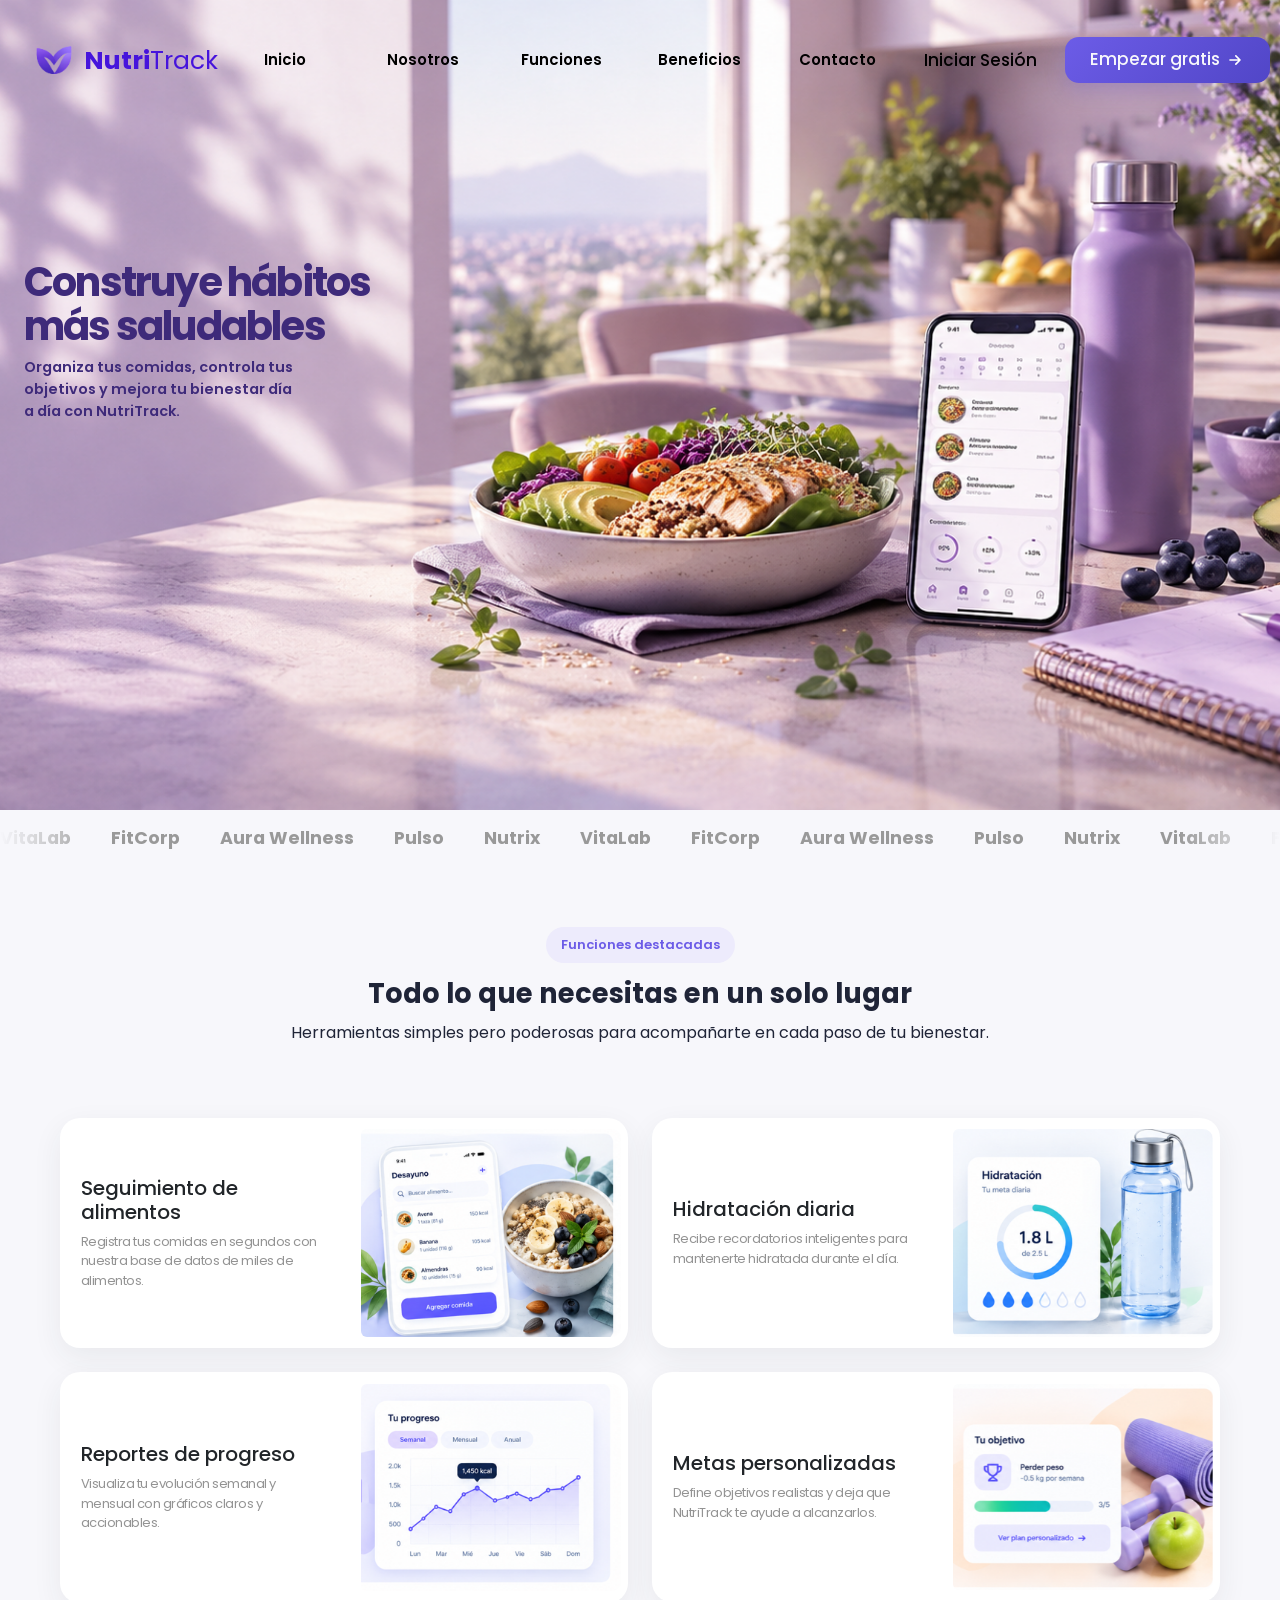
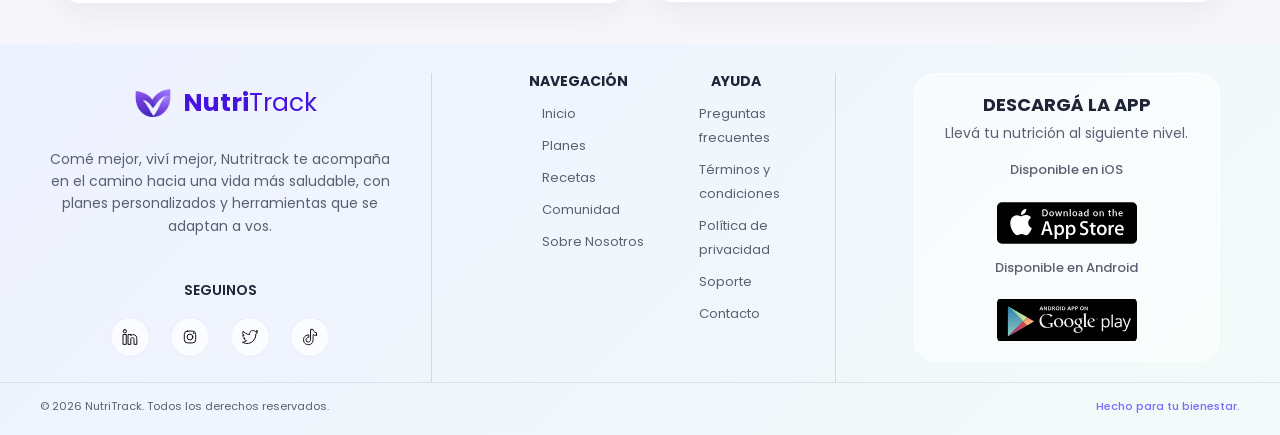
==== commit 7e62912c: "Implementar estructura de estilos con SCSS" ====
--- a/index.html
+++ b/index.html
@@ -6,7 +6,7 @@
     <title>NutriTrack</title>
     <link rel="shortcut icon" href="./Assets/Img/favicon.png" type="image/x-icon">
     <link href="https://cdn.jsdelivr.net/npm/bootstrap@5.3.8/dist/css/bootstrap.min.css" rel="stylesheet" integrity="sha384-sRIl4kxILFvY47J16cr9ZwB07vP4J8+LH7qKQnuqkuIAvNWLzeN8tE5YBujZqJLB" crossorigin="anonymous">
-    <link rel="stylesheet" href="./CSS/styles.css">
+    <link rel="stylesheet" href="./Styles/styles.css">
 </head>
 <body>
     <!--HEADER-->
@@ -94,11 +94,11 @@
         <!--SECCIÓN DE FUNCIONES-->
         <section class="functions">
             <div class="head-functions head-about">
-                <span class="nt-chip"><i class="bi bi-layers"></i> Funciones por plan</span>
+                <span class="nt-chip">Funciones destacadas</span>
                 <h2>Todo lo que necesitas en un solo lugar</h2>
                 <p>Herramientas simples pero poderosas para acompañarte en cada paso de tu bienestar.</p>
             </div>
-            <div class="container-cards col-11">
+            <div class="container-cards">
                 <div class="card">
                     <div class="row">
                         <div class="img-card">
@@ -113,7 +113,7 @@
                     </div>
                 </div>
             </div>
-            <div class="container-cards col-11">
+            <div class="container-cards">
                 <div class="card">
                     <div class="row">
                         <div class="img-card">
@@ -128,7 +128,7 @@
                     </div>
                 </div>
             </div>
-            <div class="container-cards col-11">
+            <div class="container-cards">
                 <div class="card">
                     <div class="row">
                         <div class="img-card">
@@ -143,7 +143,7 @@
                     </div>
                 </div>
             </div>
-            <div class="container-cards col-11">
+            <div class="container-cards">
                 <div class="card">
                     <div class="row">
                         <div class="img-card">
--- a/Styles/styles.css
+++ b/Styles/styles.css
@@ -0,0 +1,1225 @@
+@import url("https://fonts.googleapis.com/css2?family=Montserrat:ital,wght@0,100..900;1,100..900&family=Poppins:ital,wght@0,100;0,200;0,300;0,400;0,500;0,600;0,700;0,800;0,900;1,100;1,200;1,300;1,400;1,500;1,600;1,700;1,800;1,900&display=swap");
+.submit-button, .sign-up {
+  border: none;
+  display: flex;
+  align-items: center;
+  justify-content: center;
+  cursor: pointer;
+}
+
+.container-question,
+.container-contact, .container-table {
+  width: 100%;
+  margin: 0 auto;
+}
+
+* {
+  margin: 0;
+  padding: 0;
+  box-sizing: border-box;
+}
+
+html {
+  overflow-x: hidden;
+}
+
+body {
+  min-height: 100vh;
+  background: #F7F7FB;
+  color: #1F2437;
+  font-family: "Poppins", sans-serif;
+  overflow-x: hidden;
+  width: 100%;
+}
+
+a {
+  text-decoration: none;
+  color: inherit;
+}
+
+ul {
+  list-style: none;
+}
+
+img {
+  max-width: 100%;
+  display: block;
+}
+
+@media (prefers-reduced-motion: reduce) {
+  *, *::before, *::after {
+    animation-duration: 0.001ms !important;
+    animation-iteration-count: 1 !important;
+    transition-duration: 0.001ms !important;
+    scroll-behavior: auto !important;
+  }
+}
+a:focus-visible,
+button:focus-visible,
+input:focus-visible,
+select:focus-visible,
+textarea:focus-visible {
+  outline: 2px solid #6C5CE7;
+  outline-offset: 2px;
+}
+
+.navbar-nav .nav-link.active, .navbar-nav .nav-link:hover {
+  border: 1px solid rgba(255, 255, 255, 0.6);
+  border-radius: 50px;
+  box-shadow: 0 10px 35px rgba(48, 35, 100, 0.12);
+  backdrop-filter: blur(12px);
+  transition: box-shadow 0.3s ease;
+}
+
+.header {
+  position: absolute;
+  top: 0;
+  left: 0;
+  width: 100%;
+  padding: 15px 0;
+  z-index: 1000;
+}
+@media (min-width: 1024px) {
+  .header {
+    padding: 22px 0;
+  }
+}
+
+.navbar {
+  position: relative;
+  width: 100%;
+  max-width: 1400px;
+  margin: 0 auto;
+  padding: 5px 10px;
+  display: flex;
+  align-items: center;
+  z-index: 1001;
+}
+@media (min-width: 1024px) {
+  .navbar {
+    padding: 0;
+  }
+}
+.navbar .container-fluid {
+  padding: 0;
+  display: flex;
+  align-items: center;
+  justify-content: space-between;
+}
+@media (min-width: 1024px) {
+  .navbar .container-fluid {
+    padding: 8px 10px 8px 24px;
+  }
+}
+
+.left, .brand {
+  display: flex;
+  align-items: center;
+}
+
+.logo {
+  width: 60px;
+  height: 60px;
+  object-fit: contain;
+}
+
+.name {
+  font-size: 25px;
+  font-weight: 700;
+  color: #4614DC;
+  line-height: 1;
+  margin: 0;
+}
+.name span {
+  color: #4614DC;
+  font-weight: 400;
+}
+
+.navbar-toggler {
+  border: none !important;
+}
+.navbar-toggler:focus {
+  box-shadow: none !important;
+}
+
+.navbar-collapse {
+  width: 100%;
+  padding: 22px;
+  background: rgba(255, 255, 255, 0.97);
+  border-radius: 22px;
+  box-shadow: 0 20px 50px rgba(48, 35, 100, 0.18);
+  backdrop-filter: blur(15px);
+  z-index: 2000;
+}
+@media (min-width: 1024px) {
+  .navbar-collapse {
+    width: auto;
+    padding: 0;
+    background: transparent;
+    border-radius: 0;
+    box-shadow: none;
+    backdrop-filter: none;
+  }
+}
+
+.navbar-nav {
+  width: 100%;
+  display: flex;
+  flex-direction: column;
+  gap: 4px;
+  margin: 0 !important;
+}
+@media (min-width: 1024px) {
+  .navbar-nav {
+    gap: 4px;
+  }
+}
+.navbar-nav .nav-item {
+  width: 100%;
+}
+.navbar-nav .nav-link {
+  display: flex;
+  align-items: center;
+  justify-content: center;
+  width: 100%;
+  padding: 14px 12px;
+  border-radius: 12px;
+  font-size: 18px;
+  font-weight: 600;
+  color: #000;
+  transition: background 0.25s ease, color 0.25s ease, padding 0.25s ease, transform 0.25s ease;
+}
+@media (min-width: 1024px) {
+  .navbar-nav .nav-link {
+    width: auto;
+    padding: 10px 18px;
+    font-size: 15px;
+  }
+  .navbar-nav .nav-link:hover {
+    transform: translateY(-1px);
+  }
+}
+
+.right {
+  display: flex;
+  align-items: center;
+  justify-content: center;
+  margin: 15px 0;
+}
+@media (min-width: 1024px) {
+  .right {
+    margin: 0 0 0 20px;
+  }
+}
+
+.sub-menu {
+  display: flex;
+  align-items: center;
+  gap: 28px;
+}
+.sub-menu p {
+  font-size: 17px;
+  font-weight: 500;
+  color: #000;
+  line-height: 1;
+  margin: 0;
+  white-space: nowrap;
+  cursor: pointer;
+  transition: color 0.3s ease;
+}
+.sub-menu p:hover {
+  color: #6C5CE7;
+}
+
+.sign-up {
+  gap: 5px;
+  padding: 10px 15px;
+  min-width: 205px;
+  border-radius: 14px;
+  background: linear-gradient(135deg, #6C5CE7, #5146C7);
+  color: #F7F7FB;
+  font-size: 17px;
+  font-weight: 500;
+  box-shadow: 0 8px 20px rgba(98, 87, 217, 0.25);
+  transition: transform 0.3s ease, box-shadow 0.3s ease, background 0.3s ease;
+}
+.sign-up img {
+  width: 20px;
+  height: 20px;
+  transition: transform 0.3s ease;
+}
+.sign-up:hover {
+  transform: translateY(-2px);
+  box-shadow: 0 12px 28px rgba(98, 87, 217, 0.3);
+}
+.sign-up:hover img {
+  transform: translateX(4px);
+}
+
+.hero img,
+.hero-about img,
+.hero-functions img,
+.hero-profit img {
+  position: absolute;
+  inset: 0;
+  width: 100%;
+  height: 100%;
+  object-fit: cover;
+  z-index: 0;
+}
+
+.hero {
+  position: relative;
+  width: 100%;
+  min-height: 90vh;
+  display: flex;
+  align-items: center;
+  background-size: cover;
+}
+.hero img {
+  object-position: 80% center;
+}
+.hero h1 {
+  max-width: 400px;
+  color: #3E2A7A;
+  line-height: 1.1;
+  letter-spacing: -0.045em;
+  font-weight: 700;
+}
+.hero p {
+  max-width: 280px;
+  font-size: 0.9rem;
+  font-weight: 600;
+  line-height: 1.55;
+  color: #3E2A7A;
+}
+
+.hero-about img {
+  object-position: 35% center;
+}
+
+.hero-functions img {
+  object-position: 50% center;
+}
+
+.hero-profit img {
+  object-position: 20% center;
+}
+
+.hero-content {
+  position: relative;
+  z-index: 2;
+  padding: 20px 24px;
+  margin-top: -7rem;
+  display: flex;
+  flex-direction: column;
+  align-items: flex-start;
+}
+
+.recommen {
+  width: 100%;
+  background-color: #FFFFFF;
+}
+
+.container-recommen {
+  width: 100%;
+  overflow: hidden;
+  mask-image: linear-gradient(to right, transparent, black 8%, black 92%, transparent);
+}
+
+.list-recommen {
+  display: flex;
+  align-items: center;
+  gap: 40px;
+  width: max-content;
+  padding: 15px 0 0;
+  animation: scroll-recommen 40s linear infinite;
+}
+
+.item-recommen {
+  flex-shrink: 0;
+  font-size: 1.1rem;
+  font-weight: 700;
+  color: #999;
+  white-space: nowrap;
+}
+
+@keyframes scroll-recommen {
+  from {
+    transform: translateX(0);
+  }
+  to {
+    transform: translateX(-50%);
+  }
+}
+.functions,
+.container-mision {
+  display: grid;
+  grid-template-columns: 1fr;
+  gap: 24px;
+  max-width: 1200px;
+  margin: 60px auto 0;
+  padding: 0 20px;
+}
+@media (min-width: 1024px) {
+  .functions,
+  .container-mision {
+    grid-template-columns: repeat(2, 1fr);
+  }
+}
+
+.functions > .head-functions,
+.container-mision > .head-mision {
+  grid-column: 1/-1;
+}
+
+.about-us {
+  margin-top: 60px;
+}
+
+.section-table {
+  width: 100%;
+  padding: 60px 16px;
+}
+@media (min-width: 768px) {
+  .section-table {
+    padding: 80px 20px;
+  }
+}
+
+.head-table {
+  text-align: center;
+  margin-bottom: 40px;
+}
+.head-table h2 {
+  color: #26352D;
+  font-size: 28px;
+  font-weight: 700;
+  line-height: 1.2;
+}
+@media (min-width: 768px) {
+  .head-table h2 {
+    font-size: 34px;
+  }
+}
+
+.team {
+  width: 100%;
+  padding: 1.5rem 1rem 3rem;
+  margin-top: 60px;
+}
+
+.section-profit {
+  margin-top: 60px;
+}
+
+.question {
+  width: 100%;
+  padding: 40px 20px;
+  background-color: #F8FAF9;
+}
+
+.form-contact {
+  width: 100%;
+  padding: 30px 20px;
+  background-color: #FFFFFF;
+}
+
+footer {
+  display: flex;
+  justify-content: center;
+  align-items: center;
+  flex-direction: column;
+  width: 100%;
+  margin-top: 40px;
+  background: linear-gradient(135deg, #EEF1FF, #F2FBF9);
+  color: #1F2437;
+}
+
+.container-footer {
+  display: grid;
+  grid-template-columns: 1fr;
+  grid-template-areas: "top" "central" "bottom";
+  gap: 2rem;
+  padding: 30px 20px 0;
+}
+@media (min-width: 768px) {
+  .container-footer {
+    grid-template-columns: 1.1fr 1fr 1fr;
+    grid-template-areas: "top central bottom";
+    align-items: stretch;
+    column-gap: 2rem;
+    padding: 30px 30px 0;
+  }
+}
+@media (min-width: 1024px) {
+  .container-footer {
+    column-gap: 3rem;
+    padding: 30px 40px 0;
+  }
+}
+
+.top-footer {
+  grid-area: top;
+  display: flex;
+  flex-direction: column;
+  align-items: center;
+  gap: 15px;
+  padding-bottom: 25px;
+  text-align: center;
+  border-bottom: 1px solid rgba(51, 51, 51, 0.15);
+}
+.top-footer > p {
+  max-width: 450px;
+  color: #5A6072;
+  font-size: 14px;
+  line-height: 1.6;
+}
+@media (min-width: 768px) {
+  .top-footer > p {
+    max-width: none;
+  }
+}
+@media (min-width: 768px) {
+  .top-footer {
+    display: flex;
+    justify-content: center;
+    align-items: center;
+    text-align: center;
+    border-bottom: none;
+    border-right: 1px solid rgba(51, 51, 51, 0.15);
+  }
+}
+@media (min-width: 1024px) {
+  .top-footer {
+    padding-right: 30px;
+  }
+}
+
+.social-footer {
+  display: flex;
+  flex-direction: column;
+  align-items: center;
+  gap: 10px;
+}
+.social-footer h3 {
+  color: #1F2437;
+  font-size: 14px;
+  font-weight: 600;
+}
+@media (min-width: 768px) {
+  .social-footer {
+    align-items: center;
+    margin-top: auto;
+  }
+}
+
+.app-social {
+  display: flex;
+  align-items: center;
+  justify-content: center;
+  gap: 20px;
+}
+.app-social a {
+  display: flex;
+  flex-direction: row;
+  align-items: center;
+  justify-content: center;
+  width: 40px;
+  height: 40px;
+  background-color: rgba(255, 255, 255, 0.7);
+  border: 1px solid rgba(124, 108, 255, 0.12);
+  border-radius: 50%;
+  transition: transform 0.3s ease, background-color 0.3s ease;
+}
+.app-social a:hover {
+  transform: translateY(-3px);
+  background-color: #FFFFFF;
+}
+.app-social img {
+  width: 20px;
+  height: 20px;
+}
+@media (min-width: 768px) {
+  .app-social {
+    justify-content: flex-start;
+  }
+}
+
+.central-footer {
+  grid-area: central;
+  display: grid;
+  grid-template-columns: repeat(2, 1fr);
+  gap: 20px;
+  padding: 25px 0;
+}
+.central-footer h3 {
+  color: #1F2437;
+  font-size: 14px;
+  font-weight: 700;
+  margin-bottom: 12px;
+  display: flex;
+  justify-content: center;
+  align-items: center;
+}
+.central-footer ul {
+  display: flex;
+  flex-direction: column;
+  gap: 8px;
+}
+.central-footer a {
+  color: #5A6072;
+  font-size: 13px;
+  transition: color 0.3s ease;
+}
+.central-footer a:hover {
+  color: #7C6CFF;
+}
+@media (min-width: 768px) {
+  .central-footer {
+    padding: 0 20px;
+    border-right: 1px solid rgba(51, 51, 51, 0.15);
+  }
+}
+@media (min-width: 1024px) {
+  .central-footer {
+    padding: 0 30px;
+  }
+}
+
+.bottom-footer {
+  grid-area: bottom;
+  width: 100%;
+  padding: 20px 0;
+  border-top: 1px solid rgba(124, 108, 255, 0.12);
+}
+@media (min-width: 768px) {
+  .bottom-footer {
+    padding: 0 20px 20px 0;
+    border-top: none;
+  }
+}
+@media (min-width: 1024px) {
+  .bottom-footer {
+    padding-left: 30px;
+  }
+}
+
+.download-footer {
+  display: flex;
+  flex-direction: column;
+  align-items: center;
+  height: 100%;
+  padding: 20px;
+  text-align: center;
+  background: rgba(255, 255, 255, 0.55);
+  border: 1px solid rgba(255, 255, 255, 0.8);
+  border-radius: 22px;
+}
+.download-footer h3 {
+  color: #1F2437;
+  font-size: 18px;
+  font-weight: 700;
+  margin-bottom: 8px;
+}
+.download-footer > p {
+  color: #5A6072;
+  font-size: 14px;
+  margin-bottom: 16px;
+}
+@media (min-width: 768px) {
+  .download-footer {
+    justify-content: center;
+  }
+}
+
+.download-option {
+  display: flex;
+  flex-direction: column;
+  align-items: center;
+  gap: 6px;
+  margin-bottom: 14px;
+}
+.download-option:last-child {
+  margin-bottom: 0;
+}
+.download-option p {
+  color: #5A6072;
+  font-size: 13px;
+  font-weight: 500;
+}
+.download-option a {
+  display: block;
+  transition: transform 0.3s ease;
+}
+.download-option a:hover {
+  transform: translateY(-3px);
+}
+.download-option img {
+  width: 140px;
+  height: 42px;
+  object-fit: cover;
+  object-position: center;
+}
+
+.copy-footer {
+  width: 100%;
+  display: flex;
+  flex-direction: column;
+  align-items: center;
+  gap: 6px;
+  padding: 15px 0 20px;
+  border-top: 1px solid rgba(90, 96, 114, 0.15);
+  text-align: center;
+}
+.copy-footer span {
+  color: #5A6072;
+  font-size: 11px;
+}
+.copy-footer span:last-child {
+  color: #7C6CFF;
+  font-weight: 500;
+}
+@media (min-width: 768px) {
+  .copy-footer {
+    flex-direction: row;
+    justify-content: space-between;
+    padding: 15px 30px 20px;
+    text-align: left;
+  }
+}
+@media (min-width: 1024px) {
+  .copy-footer {
+    padding: 15px 40px 20px;
+  }
+}
+
+.nt-chip {
+  display: inline-flex;
+  align-items: center;
+  gap: 8px;
+  padding: 8px 15px;
+  border-radius: 50px;
+  background-color: #EDEBFC;
+  color: #6C5CE7;
+  font-size: 13px;
+  font-weight: 600;
+  margin-bottom: 15px;
+}
+.nt-chip i {
+  font-size: 14px;
+}
+
+.container-question,
+.container-contact {
+  max-width: 1200px;
+}
+
+.container-table {
+  max-width: 1100px;
+}
+
+.container-cards {
+  width: 100%;
+}
+.container-cards .card {
+  border: none;
+  border-radius: 20px;
+  overflow: hidden;
+  background-color: #FFFFFF;
+  box-shadow: 0 10px 30px rgba(40, 60, 60, 0.07);
+}
+.container-cards .row {
+  display: flex;
+  flex-direction: row-reverse;
+  align-items: stretch;
+  min-height: 150px;
+}
+
+.img-card {
+  display: flex;
+  flex-direction: row;
+  align-items: center;
+  justify-content: center;
+  width: 48%;
+  margin-right: 7px;
+}
+.img-card img {
+  width: 100%;
+  height: 90%;
+  object-fit: cover;
+  border-radius: 10px;
+}
+
+.txt-card {
+  width: 50%;
+  display: flex;
+  align-items: center;
+}
+
+.card-title {
+  font-size: 20px;
+}
+
+.card-text {
+  color: rgba(51, 51, 51, 0.53);
+  font-size: 13px;
+  letter-spacing: -0.5px;
+}
+
+.head-about {
+  width: 100%;
+  margin: 0 auto 2rem;
+  display: flex;
+  flex-direction: column;
+  align-items: center;
+  text-align: center;
+}
+.head-about h2 {
+  color: #1F2437;
+  font-size: 1.7rem;
+  line-height: 1.2;
+  font-weight: 700;
+}
+.head-about p {
+  line-height: 1.7rem;
+  width: 90%;
+}
+
+.container-functions {
+  width: 90%;
+  max-width: 520px;
+  margin: 0 auto 1.5rem;
+  padding: 1rem;
+  display: flex;
+  flex-direction: column;
+  background: #FFFFFF;
+  border: 1px solid #E4E9E6;
+  border-radius: 18px;
+  box-shadow: 0 6px 20px rgba(30, 40, 70, 0.05);
+  transition: transform 0.3s ease, box-shadow 0.3s ease;
+}
+.container-functions:hover {
+  transform: translateY(-3px);
+  box-shadow: 0 10px 25px rgba(30, 40, 70, 0.08);
+}
+.container-functions:hover .img-functions img {
+  transform: scale(1.03) translateY(-3px);
+}
+@media (min-width: 1024px) {
+  .container-functions {
+    margin: 0 auto;
+  }
+}
+
+.img-functions {
+  display: flex;
+  flex-direction: row;
+  align-items: center;
+  justify-content: center;
+  width: 100%;
+  height: 170px;
+  border-radius: 14px;
+  background: linear-gradient(145deg, #F5F6FF, #F4FBF9);
+  overflow: hidden;
+}
+.img-functions img {
+  width: 80%;
+  max-width: 280px;
+  height: 160px;
+  object-fit: contain;
+  transition: transform 0.4s ease;
+}
+
+.items-functions {
+  order: 3;
+  width: 100%;
+  margin-top: 1rem;
+}
+
+.list-functions {
+  display: flex;
+  flex-direction: column;
+  gap: 0.6rem;
+}
+.list-functions li {
+  display: flex;
+  align-items: flex-start;
+  gap: 0.6rem;
+  color: #555B68;
+  font-size: 0.85rem;
+  line-height: 1.4;
+}
+
+.body-table {
+  width: 100%;
+  background-color: #FFFFFF;
+  border: 1px solid #E4E9E6;
+  border-radius: 18px;
+  overflow-x: auto;
+  box-shadow: 0 10px 30px rgba(40, 60, 60, 0.07);
+}
+
+.table {
+  width: 100%;
+  min-width: 460px;
+  border-collapse: collapse;
+  color: #3D4A42;
+}
+.table thead {
+  background-color: #EEF5EF;
+}
+.table thead th {
+  padding: 14px 12px;
+  border: none;
+  color: #52665A;
+  font-size: 13px;
+  font-weight: 700;
+  vertical-align: middle;
+}
+.table thead th:first-child {
+  text-align: left;
+}
+.table thead th:nth-child(3) {
+  color: #6F9B76;
+}
+@media (min-width: 768px) {
+  .table thead th {
+    padding: 20px 25px;
+    font-size: 14px;
+  }
+}
+@media (min-width: 768px) {
+  .table thead th:nth-child(2), .table thead th:nth-child(3) {
+    width: 180px;
+  }
+}
+.table tbody tr {
+  border-top: 1px solid #EDF1ED;
+  transition: background-color 0.25s ease;
+}
+.table tbody tr:hover {
+  background-color: #FAFCF9;
+}
+.table tbody td {
+  padding: 14px 12px;
+  border: none;
+  font-size: 13px;
+  color: #56625A;
+  vertical-align: middle;
+}
+.table tbody td:first-child {
+  color: #344239;
+  font-weight: 500;
+}
+.table tbody td:nth-child(3) {
+  background-color: rgba(236, 246, 238, 0.35);
+}
+@media (min-width: 768px) {
+  .table tbody td {
+    padding: 20px 25px;
+    font-size: 14px;
+  }
+}
+
+.profits .container-cards {
+  display: grid;
+  grid-template-columns: 1fr;
+  gap: 16px;
+  margin-top: 24px;
+}
+@media (min-width: 768px) {
+  .profits .container-cards {
+    grid-template-columns: repeat(2, 1fr);
+  }
+}
+@media (min-width: 1024px) {
+  .profits .container-cards {
+    grid-template-columns: repeat(3, 1fr);
+  }
+}
+
+.card-profit {
+  display: flex;
+  flex-direction: row;
+  align-items: center;
+  justify-content: center;
+  min-height: 150px;
+  background-color: #FFFFFF;
+  text-align: center;
+  border-radius: 10px;
+  padding: 16px;
+}
+
+.team .carousel {
+  width: 100%;
+  max-width: 900px;
+  margin: 0 auto;
+}
+
+.team .carousel-inner {
+  border-radius: 1.5rem;
+  box-shadow: 0 15px 40px rgba(0, 0, 0, 0.1);
+}
+
+.team .carousel-item {
+  position: relative;
+  height: 420px;
+  background-color: #DDD;
+}
+.team .carousel-item img {
+  width: 100%;
+  height: 100%;
+  object-fit: cover;
+}
+.team .carousel-item::after {
+  content: "";
+  position: absolute;
+  inset: 0;
+  background: linear-gradient(to top, rgba(0, 0, 0, 0.75), rgba(0, 0, 0, 0.05) 65%);
+}
+
+.team .carousel-caption {
+  z-index: 2;
+  left: 0;
+  right: 0;
+  bottom: 0;
+  padding: 4rem 3rem 1.8rem;
+  text-align: center;
+}
+.team .carousel-caption h5 {
+  color: #FFF;
+  font-size: 1.5rem;
+  font-weight: 700;
+  margin-bottom: 0.3rem;
+}
+.team .carousel-caption p {
+  color: #E8E8E8;
+  font-size: 0.95rem;
+}
+
+.accordion-item {
+  margin-bottom: 10px;
+  border: 1px solid #E4E9E6 !important;
+  border-radius: 12px !important;
+  background-color: #FFFFFF;
+}
+
+.accordion-button {
+  padding: 20px;
+  font-size: 15px;
+  font-weight: 600;
+}
+.accordion-button:hover {
+  color: #6C5CE7 !important;
+}
+.accordion-button:focus {
+  box-shadow: none !important;
+}
+.accordion-button::after {
+  width: 14px;
+  height: 14px;
+  background-size: 14px;
+}
+.accordion-button:not(.collapsed) {
+  color: #6C5CE7 !important;
+  background-color: #FFFFFF !important;
+}
+
+.accordion-body {
+  padding: 0 20px 20px;
+  color: #6B7280;
+  font-size: 14px;
+  line-height: 1.7;
+}
+
+.contact-row {
+  display: grid;
+  grid-template-columns: 1fr;
+  gap: 2.5rem;
+}
+@media (min-width: 1024px) {
+  .contact-row {
+    grid-template-columns: repeat(2, 1fr);
+  }
+}
+
+.contact-info-item {
+  display: flex;
+  align-items: center;
+  text-align: left;
+  gap: 15px;
+  margin-bottom: 22px;
+}
+
+.contact-icon {
+  display: flex;
+  flex-direction: row;
+  align-items: center;
+  justify-content: center;
+  flex-shrink: 0;
+  width: 45px;
+  height: 45px;
+  border-radius: 12px;
+  background-color: rgba(108, 92, 231, 0.15);
+  color: #6C5CE7;
+  font-size: 18px;
+}
+
+.contact-info-text h3 {
+  color: #222;
+  font-size: 14px;
+  font-weight: 600;
+  margin-bottom: 4px;
+}
+.contact-info-text p {
+  color: #6B7280;
+  font-size: 13px;
+  line-height: 1.5;
+}
+
+.map-placeholder {
+  display: flex;
+  flex-direction: row;
+  align-items: center;
+  justify-content: center;
+  width: 100%;
+  height: 285px;
+  margin-top: 30px;
+  border: 1px solid #E4E9E6;
+  border-radius: 16px;
+  background-color: #F8FAF9;
+}
+
+.map-content {
+  text-align: center;
+  color: #8A948F;
+}
+.map-content i {
+  display: block;
+  margin-bottom: 8px;
+  font-size: 30px;
+}
+.map-content p {
+  font-size: 14px;
+}
+
+.contact-form {
+  padding: 30px 22px;
+  border: 1px solid #E4E9E6;
+  border-radius: 18px;
+  background-color: #FFFFFF;
+  box-shadow: 0 10px 30px rgba(40, 60, 60, 0.07);
+  text-align: center;
+}
+.contact-form h2 {
+  color: #222;
+  font-size: 27px;
+  font-weight: 700;
+  margin-bottom: 10px;
+}
+
+.form-description {
+  color: #6B7280;
+  font-size: 14px;
+  line-height: 1.6;
+  margin-bottom: 28px;
+}
+
+.form {
+  display: grid;
+  grid-template-columns: 1fr;
+  gap: 18px;
+}
+@media (min-width: 768px) {
+  .form {
+    grid-template-columns: repeat(2, 1fr);
+  }
+}
+
+.form-group {
+  display: flex;
+  flex-direction: column;
+  text-align: center;
+}
+.form-group.full {
+  grid-column: 1/-1;
+}
+.form-group label {
+  margin-bottom: 7px;
+  color: #333;
+  font-size: 13px;
+  font-weight: 600;
+}
+.form-group label span {
+  margin-left: 5px;
+  color: #9CA3AF;
+  font-weight: 400;
+}
+.form-group input,
+.form-group select,
+.form-group textarea {
+  width: 100%;
+  padding: 13px 14px;
+  border: 1px solid #DFE5E1;
+  border-radius: 9px;
+  background-color: #FFFFFF;
+  color: #333;
+  font-family: inherit;
+  font-size: 14px;
+  outline: none;
+  transition: border-color 0.2s ease, box-shadow 0.2s ease;
+}
+.form-group input::placeholder,
+.form-group textarea::placeholder {
+  color: #A0A8A4;
+}
+.form-group input:focus,
+.form-group select:focus,
+.form-group textarea:focus {
+  border-color: #6C5CE7;
+  box-shadow: 0 0 0 3px rgba(108, 92, 231, 0.15);
+}
+.form-group textarea {
+  min-height: 130px;
+  resize: vertical;
+}
+
+.privacy {
+  display: flex;
+  align-items: flex-start;
+  gap: 9px;
+  margin-top: 3px;
+}
+.privacy input {
+  width: 16px;
+  height: 16px;
+  margin-top: 2px;
+  accent-color: #2F8F62;
+}
+.privacy label {
+  color: #6B7280;
+  font-size: 12px;
+  line-height: 1.5;
+}
+
+.submit-button {
+  width: 100%;
+  gap: 9px;
+  padding: 13px 20px;
+  border-radius: 9px;
+  background-color: #2F8F62;
+  color: #FFFFFF;
+  font-family: inherit;
+  font-size: 14px;
+  font-weight: 600;
+  transition: transform 0.2s ease, background-color 0.2s ease, box-shadow 0.2s ease;
+}
+.submit-button:hover {
+  background-color: #267851;
+  transform: translateY(-2px);
+  box-shadow: 0 7px 18px rgba(47, 143, 98, 0.2);
+}
+.submit-button:active {
+  transform: translateY(0);
+}
